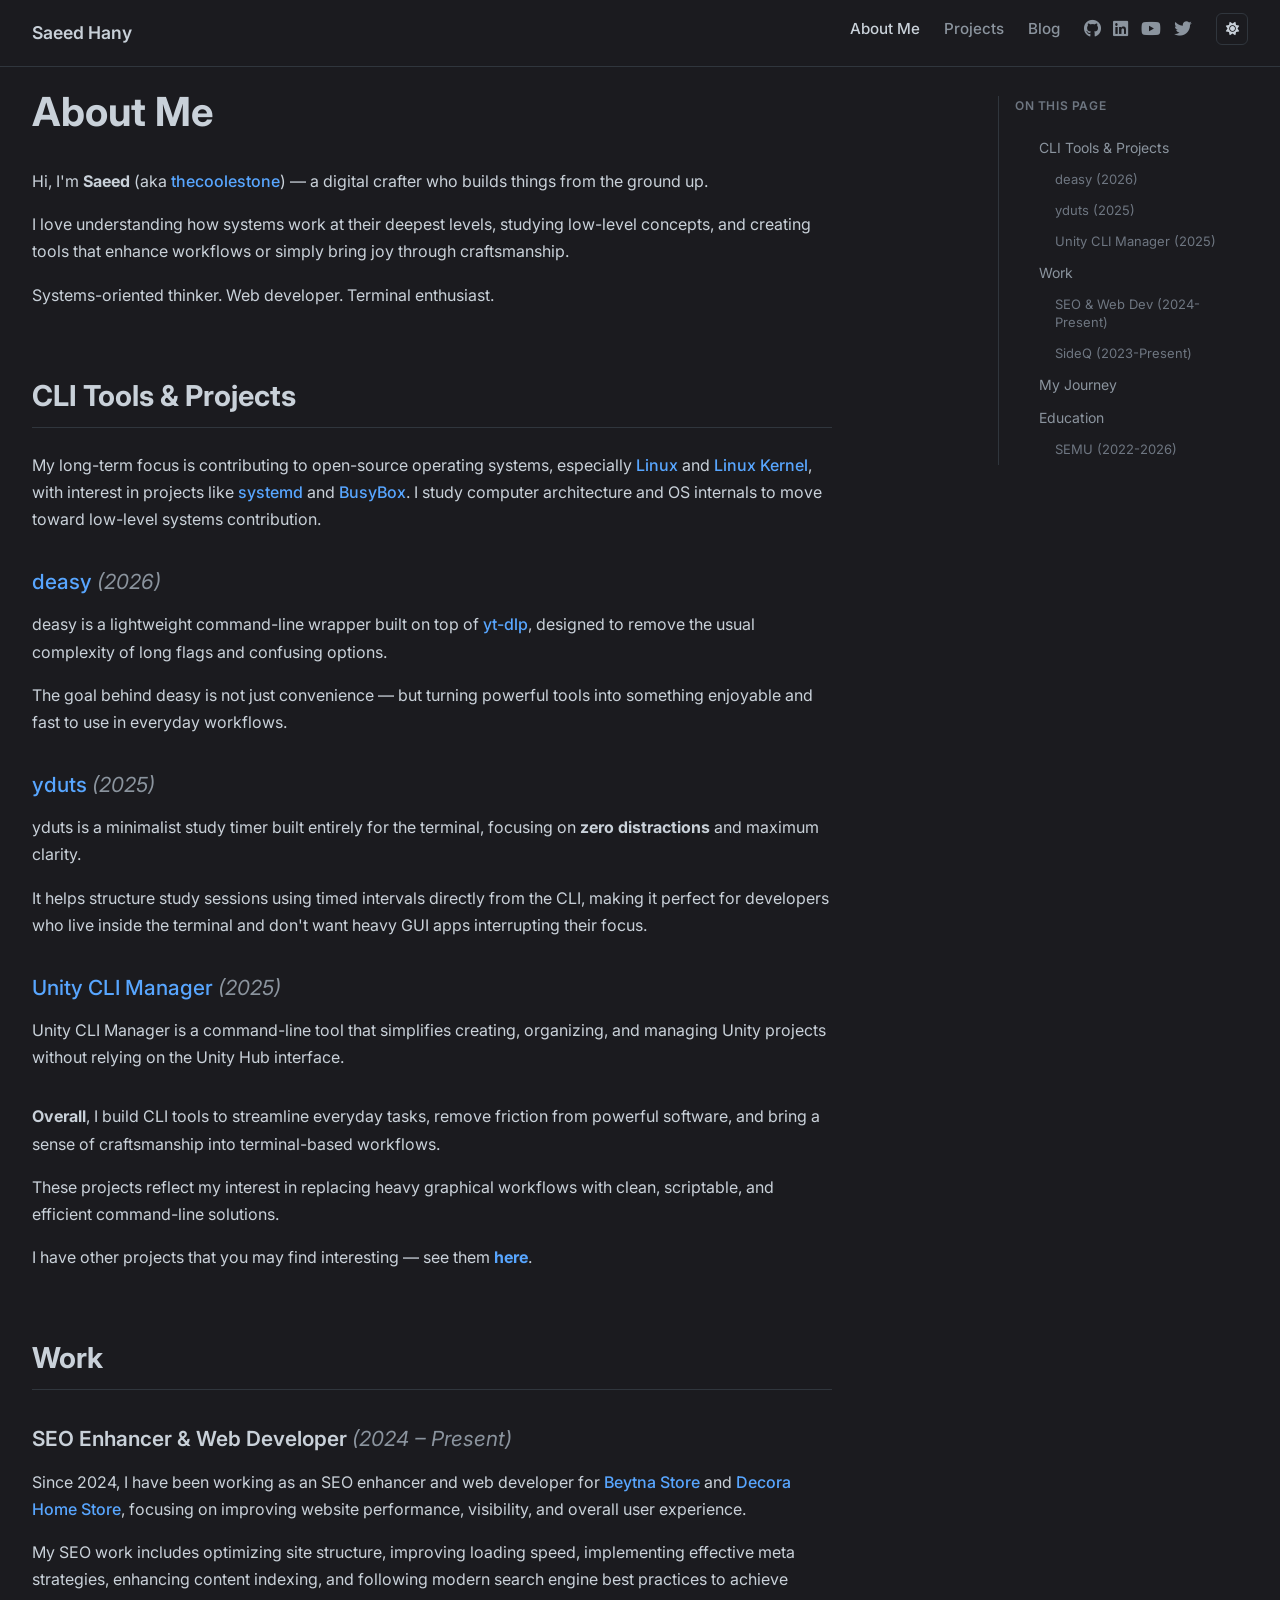
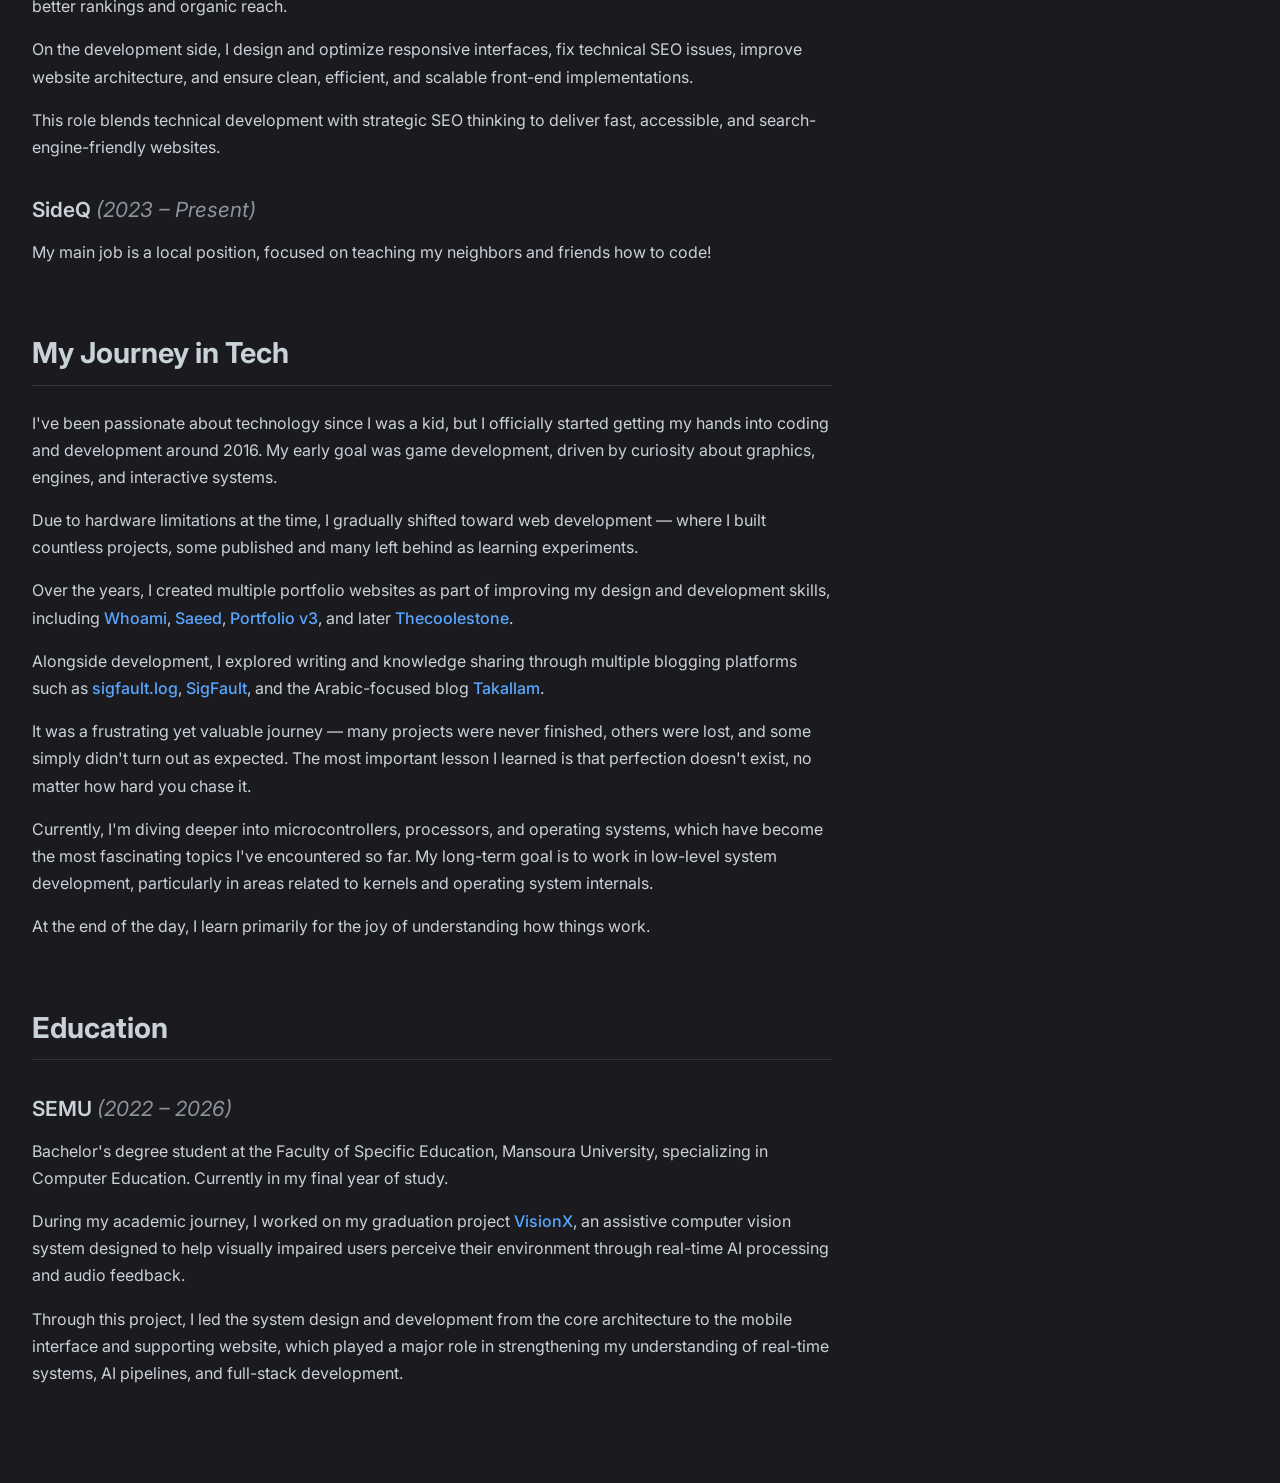
==== index.htm @ 2656f46b "fixes fixes fixes" ====
<!DOCTYPE html>
<html lang="en">
    <head>
        <meta charset="UTF-8">
        <meta name="viewport" content="width=device-width, initial-scale=1.0">
        <title>Saeed Hany - Software Engineer</title>
        <link rel="stylesheet" href="https://cdnjs.cloudflare.com/ajax/libs/font-awesome/6.4.0/css/all.min.css">
        <link rel="stylesheet" href="css/style.css" />
    </head>
    <body>
        <!-- Header -->
        <header>
            <nav>
                <a href="#" class="logo">Saeed Hany</a>
                <ul class="nav-links">
                    <li><a href="#about" class="active">About Me</a></li>
                    <li class="pages"><a href="projects.htm">Projects</a></li>
                    <li><a href="blog.htm">Blog</a></li>
                    <li class="social-icons">
                        <a href="https://github.com/saeeedhany" target="_blank" aria-label="GitHub"><i class="fab fa-github"></i></a>
                        <a href="#" target="_blank" aria-label="LinkedIn"><i class="fab fa-linkedin"></i></a>
                        <a href="#" target="_blank" aria-label="YouTube"><i class="fab fa-youtube"></i></a>
                        <a href="#" target="_blank" aria-label="Twitter"><i class="fab fa-twitter"></i></a>
                    </li>
                    <li class="left">
                        <button class="theme-toggle" aria-label="Toggle theme">
                            <i class="fas fa-sun"></i>
                        </button>
                        <button class="mobile-menu-btn" aria-label="Toggle menu">
                            <i class="fas fa-bars"></i>
                        </button>
                    </li>
                </ul>
            </nav>
        </header>

        <!-- Mobile Sidebar -->
        <div class="mobile-sidebar">
            <h3>On this page</h3>
            <ul class="sidebar-nav">
                <li><a href="#projects">CLI Tools & Projects</a></li>
                <li><a href="#deasy" class="sub-item">deasy (2026)</a></li>
                <li><a href="#yduts" class="sub-item">yduts (2025)</a></li>
                <li><a href="#ucl" class="sub-item">Unity CLI Manager (2025)</a></li>
                <li><a href="#work">Work</a></li>
                <li><a href="#seodev" class="sub-item">SEO & Web Dev (2024-Present)</a></li>
                <li><a href="#sideq" class="sub-item">SideQ (2023-Present)</a></li>
                <li><a href="#journey">My Journey</a></li>
                <li><a href="#education">Education</a></li>
                <li><a href="#semu" class="sub-item">SEMU (2022-2026)</a></li>
            </ul>
            <ul class="nav-mobile-links">
                <li class="pages"><a href="#about" class="active">About Me</a></li>
                <li class="pages"><a href="projects.htm">Projects</a></li>
                <li class="pages"><a href="blog.htm">Blog</a></li>
                <li class="social-mobile-icons">
                    <a href="https://github.com/saeeedhany" target="_blank" aria-label="GitHub"><i class="fab fa-github"></i></a>
                    <a href="#" target="_blank" aria-label="LinkedIn"><i class="fab fa-linkedin"></i></a>
                    <a href="#" target="_blank" aria-label="YouTube"><i class="fab fa-youtube"></i></a>
                    <a href="#" target="_blank" aria-label="Twitter"><i class="fab fa-twitter"></i></a>
                </li>
            </ul>
        </div>

        <div class="overlay"></div>

        <!-- Main Container -->
        <div class="container">
            <!-- Main Content -->
            <main>
                <section id="about">
                    <h1>About Me</h1>
                    <p>
                        Hi, I'm <strong>Saeed</strong> (aka 
                        <a href="https://saeeedhany.github.io/thecoolestone/" target="_blank">thecoolestone</a>) — 
                        a digital crafter who builds things from the ground up.
                    </p>

                    <p>
                        I love understanding how systems work at their deepest levels, 
                        studying low-level concepts, and creating tools that enhance workflows 
                        or simply bring joy through craftsmanship.
                    </p>

                    <p>
                        Systems-oriented thinker. Web developer. Terminal enthusiast.
                    </p>
                </section>

                <section id="projects">
                    <h2>CLI Tools & Projects</h2>

                    <p>
                        My long-term focus is contributing to open-source operating systems, especially 
                        <a href="https://www.kernel.org/" target="_blank">Linux</a> and <a href="https://github.com/torvalds/linux" target="_blank">Linux Kernel</a>, 
                        with interest in projects like <a href="https://systemd.io/" target="_blank">systemd</a> and 
                        <a href="https://busybox.net/" target="_blank">BusyBox</a>.
                        I study computer architecture and OS internals to move toward low-level systems contribution.
                    </p>

                    <h3 id="deasy">
                        <a href="https://github.com/saeeedhany/deasy" target="_blank">deasy</a> <span class="highlight">(2026)</span>
                    </h3>
                    <p>
                        deasy is a lightweight command-line wrapper built on top of <a href="https://github.com/yt-dlp/yt-dlp" target="_blank">yt-dlp</a>, 
                        designed to remove the usual complexity of long flags and confusing options.
                    </p>

                    <p>
                        The goal behind deasy is not just convenience — but turning powerful tools into something 
                        enjoyable and fast to use in everyday workflows.
                    </p>

                    <h3 id="yduts">
                        <a href="https://github.com/saeeedhany/yduts" target="_blank">yduts</a> <span class="highlight">(2025)</span>
                    </h3>
                    <p>
                        yduts is a minimalist study timer built entirely for the terminal, focusing on 
                        <strong>zero distractions</strong> and maximum clarity.
                    </p>
                    <p>
                        It helps structure study sessions using timed intervals directly from the CLI, 
                        making it perfect for developers who live inside the terminal and don't want 
                        heavy GUI apps interrupting their focus.
                    </p>

                    <h3 id="ucl">
                        <a href="https://github.com/saeeedhany/Unity-Cli-Manager" target="_blank">Unity CLI Manager</a> <span class="highlight">(2025)</span>
                    </h3>
                    <p>
                        Unity CLI Manager is a command-line tool that simplifies creating, organizing, 
                        and managing Unity projects without relying on the Unity Hub interface.
                    </p>

                    <p style="margin-top: 2rem;">
                        <strong>Overall</strong>, I build CLI tools to streamline everyday tasks, remove friction from powerful software, 
                        and bring a sense of craftsmanship into terminal-based workflows.
                    </p>

                    <p>
                        These projects reflect my interest in replacing heavy graphical workflows 
                        with clean, scriptable, and efficient command-line solutions.
                    </p>

                    <p>
                        I have other projects that you may find interesting — see them <a href="projects.html"><strong>here</strong></a>.
                    </p>
                </section>

                <section id="work">
                    <h2>Work</h2>

                    <h3 id="seodev">
                        SEO Enhancer & Web Developer 
                        <span class="highlight">(2024 – Present)</span>
                    </h3>

                    <p>
                        Since 2024, I have been working as an SEO enhancer and web developer for 
                        <a href="https://beytna.store/" target="_blank">Beytna Store</a> and 
                        <a href="https://decora-homestore.com/" target="_blank">Decora Home Store</a>, 
                        focusing on improving website performance, visibility, and overall user experience.
                    </p>

                    <p>
                        My SEO work includes optimizing site structure, improving loading speed, implementing effective 
                        meta strategies, enhancing content indexing, and following modern search engine best practices 
                        to achieve better rankings and organic reach.
                    </p>

                    <p>
                        On the development side, I design and optimize responsive interfaces, fix technical SEO issues, 
                        improve website architecture, and ensure clean, efficient, and scalable front-end implementations.
                    </p>

                    <p>
                        This role blends technical development with strategic SEO thinking to deliver fast, accessible, 
                        and search-engine-friendly websites.
                    </p>

                    <h3 id="sideq">SideQ <span class="highlight">(2023 – Present)</span></h3>
                    <p>My main job is a local position, focused on teaching my neighbors and friends how to code!</p>
                </section>

                <section id="journey">
                    <h2>My Journey in Tech</h2>

                    <p>
                        I've been passionate about technology since I was a kid, but I officially started getting my hands into 
                        coding and development around 2016. My early goal was game development, driven by curiosity about graphics, 
                        engines, and interactive systems.
                    </p>

                    <p>
                        Due to hardware limitations at the time, I gradually shifted toward web development — where I built countless 
                        projects, some published and many left behind as learning experiments.
                    </p>

                    <p>
                        Over the years, I created multiple portfolio websites as part of improving my design and development skills, 
                        including 
                        <a href="https://saeeedhany.github.io/Whoami/" target="_blank">Whoami</a>, 
                        <a href="https://saeeedhany.github.io/saeed/" target="_blank">Saeed</a>, 
                        <a href="https://saeeedhany.github.io/portfolio_v3.0.0/" target="_blank">Portfolio v3</a>, 
                        and later 
                        <a href="https://saeeedhany.github.io/thecoolestone/" target="_blank">Thecoolestone</a>.
                    </p>

                    <p>
                        Alongside development, I explored writing and knowledge sharing through multiple blogging platforms such as 
                        <a href="https://saeeedhany.github.io/sigfault.log/" target="_blank">sigfault.log</a>, 
                        <a href="https://saeeedhany.github.io/SigFault/" target="_blank">SigFault</a>, 
                        and the Arabic-focused blog 
                        <a href="https://saeeedhany.github.io/takallam/" target="_blank">Takallam</a>.
                    </p>

                    <p>
                        It was a frustrating yet valuable journey — many projects were never finished, others were lost, and some 
                        simply didn't turn out as expected. The most important lesson I learned is that perfection doesn't exist, 
                        no matter how hard you chase it.
                    </p>

                    <p>
                        Currently, I'm diving deeper into microcontrollers, processors, and operating systems, which have become the 
                        most fascinating topics I've encountered so far. My long-term goal is to work in low-level system development, 
                        particularly in areas related to kernels and operating system internals.
                    </p>

                    <p>
                        At the end of the day, I learn primarily for the joy of understanding how things work.
                    </p>
                </section>

                <section id="education">
                    <h2>Education</h2>

                    <h3 id="semu">SEMU <span class="highlight">(2022 – 2026)</span></h3>
                    <p>
                        Bachelor's degree student at the Faculty of Specific Education, Mansoura University, 
                        specializing in Computer Education. Currently in my final year of study.
                    </p>

                    <p>
                        During my academic journey, I worked on my graduation project 
                        <a href="https://github.com/VissionX" target="_blank">VisionX</a>, an assistive computer vision system designed to help 
                        visually impaired users perceive their environment through real-time AI processing and audio feedback.
                    </p>

                    <p>
                        Through this project, I led the system design and development from the core architecture to the mobile 
                        interface and supporting website, which played a major role in strengthening my understanding of 
                        real-time systems, AI pipelines, and full-stack development.
                    </p>
                </section>
            </main>

            <!-- Sidebar -->
            <aside class="sidebar">
                <h3>On this page</h3>
                <ul class="sidebar-nav">
                    <li><a href="#projects">CLI Tools & Projects</a></li>
                    <li><a href="#deasy" class="sub-item">deasy (2026)</a></li>
                    <li><a href="#yduts" class="sub-item">yduts (2025)</a></li>
                    <li><a href="#ucl" class="sub-item">Unity CLI Manager (2025)</a></li>
                    <li><a href="#work">Work</a></li>
                    <li><a href="#seodev" class="sub-item">SEO & Web Dev (2024-Present)</a></li>
                    <li><a href="#sideq" class="sub-item">SideQ (2023-Present)</a></li>
                    <li><a href="#journey">My Journey</a></li>
                    <li><a href="#education">Education</a></li>
                    <li><a href="#semu" class="sub-item">SEMU (2022-2026)</a></li>
                </ul>
            </aside>
        </div>

        <script src="main.js"></script>
    </body>
</html>
---- css/style.css ----
@import url('https://fonts.googleapis.com/css2?family=Inter:wght@300;400;500;600;700&display=swap');

* {
    margin: 0;
    padding: 0;
    box-sizing: border-box;
}

:root {
    --bg-primary: #1B1B1F;
    --bg-secondary: #161b22;
    --bg-tertiary: #21262d;
    --text-primary: #c9d1d9;
    --text-secondary: #8b949e;
    --text-muted: #6e7681;
    --accent: #58a6ff;
    --border: #30363d;
    --hover: rgba(177, 186, 196, 0.12);
    --emoji: #1f6feb;
}

[data-theme="light"] {
    --bg-primary: #ffffff;
    --bg-secondary: #f6f8fa;
    --bg-tertiary: #eaeef2;
    --text-primary: #1f2328;
    --text-secondary: #656d76;
    --text-muted: #8c959f;
    --accent: #0969da;
    --border: #d0d7de;
    --hover: rgba(175, 184, 193, 0.2);
}

body {
    font-family: 'Inter', -apple-system, BlinkMacSystemFont, 'Segoe UI', sans-serif;
    background-color: var(--bg-primary);
    color: var(--text-primary);
    line-height: 1.6;
    transition: background-color 0.3s ease, color 0.3s ease;
}

/* Smooth Scroll */
html {
    scroll-behavior: smooth;
}

/* Custom Scrollbar */
::-webkit-scrollbar {
    width: 8px;
}

::-webkit-scrollbar-track {
    background: var(--bg-primary);
}

::-webkit-scrollbar-thumb {
    background: var(--border);
    border-radius: 4px;
}

::-webkit-scrollbar-thumb:hover {
    background: var(--text-muted);
}

/* Header & Navigation */
header {
    position: fixed;
    top: 0;
    left: 0;
    right: 0;
    background-color: var(--bg-primary);
    border-bottom: 1px solid var(--border);
    padding: 0.8rem 2rem;
    z-index: 1000;
    transition: background-color 0.3s ease;
}

nav {
    max-width: 1400px;
    margin: 0 auto;
    display: flex;
    justify-content: space-between;
    align-items: center;
}

.logo {
    font-size: 1.1rem;
    font-weight: 600;
    color: var(--text-primary);
    text-decoration: none;
    transition: color 0.2s ease;
}

.logo:hover {
    color: var(--accent);
}

.nav-links {
    display: flex;
    gap: 1.5rem;
    align-items: center;
    list-style: none;
}

.nav-links .active {
    color: var(--text-primary);
}

.nav-links a {
    color: var(--text-secondary);
    text-decoration: none;
    font-size: 0.95rem;
    font-weight: 500;
    transition: color 0.2s ease;
}

.nav-links a:hover {
    color: var(--text-primary);
}

.nav-mobile-links {
    margin-top: 50%;
    list-style-type: none; 
}

.nav-mobile-links .pages {
    text-align: center;
}

.nav-mobile-links .pages a {
    padding: 0.4rem 0.8rem;
    color: var(--text-secondary);
    font-size: 0.9rem;
    border-radius: 6px;
    transition: all 0.2s ease;
    margin-right: 20%;
    text-align: center;
}

.nav-mobile-links a:hover {
    background-color: var(--hover);
    color: var(--text-primary);
    text-decoration: none;
}

.social-mobile-icons {
    margin-top: 20px;
    display: flex;
    gap: 0.8rem;
    justify-content: center;
    position: relative;
    left: -17px;
}

.social-mobile-icons a {
    padding: 0.4rem 0.8rem;
    color: var(--text-secondary);
    border-radius: 6px;
    font-size: 1.1rem;
    transition: color 0.2s ease;
}

.social-mobile-icons a:hover {
    color: var(--text-primary);
}

.theme-toggle {
    background: none;
    border: 1px solid var(--border);
    color: var(--text-primary);
    width: 32px;
    height: 32px;
    border-radius: 6px;
    cursor: pointer;
    display: flex;
    align-items: center;
    justify-content: center;
    transition: all 0.2s ease;
}

.theme-toggle:hover {
    background-color: var(--hover);
}

.social-icons {
    display: flex;
    gap: 0.8rem;
}

.social-icons a {
    color: var(--text-secondary);
    font-size: 1.1rem;
    transition: color 0.2s ease;
}

.social-icons a:hover {
    color: var(--text-primary);
}

.mobile-menu-btn {
    display: none;
    background: none;
    border: none;
    color: var(--text-primary);
    font-size: 1.5rem;
    cursor: pointer;
}

/* Main Container */
.container {
    max-width: 1400px;
    margin: 0 auto;
    padding: 5rem 2rem 2rem;
    display: grid;
    grid-template-columns: 1fr 250px;
    gap: 4rem;
}

/* Main Content */
main {
    max-width: 800px;
}

section {
    margin-bottom: 4rem;
}

h1, h2, h3 {
    position: relative;
    scroll-margin-top: 6rem;
}

h1 {
    font-size: 2.5rem;
    font-weight: 700;
    margin-bottom: 1.5rem;
    color: var(--text-primary);
}

h2 {
    font-size: 1.8rem;
    font-weight: 700;
    margin-bottom: 1.5rem;
    padding-bottom: 0.5rem;
    border-bottom: 1px solid var(--border);
    color: var(--text-primary);
}

h3 {
    font-size: 1.3rem;
    font-weight: 600;
    margin-bottom: 0.8rem;
    margin-top: 2rem;
    color: var(--text-primary);
}

/* Heading Anchor Links */
h1[id]::before,
h2[id]::before,
h3[id]::before {
    content: '#';
    position: absolute;
    left: -1.4rem;
    color: var(--accent);
    opacity: 0;
    transition: opacity 0.2s ease;
    font-weight: 400;
}

h3[id]::before {
    content: '#';
    position: absolute;
    left: -1.1rem;
    color: var(--accent);
    opacity: 0;
    transition: opacity 0.2s ease;
    font-weight: 400;
}

h1[id]:hover::before,
h2[id]:hover::before,
h3[id]:hover::before {
    opacity: 1;
}

h1[id]:hover,
h2[id]:hover,
h3[id]:hover {
    cursor: pointer;
}

p {
    margin-bottom: 1rem;
    color: var(--text-primary);
    font-size: 1rem;
    line-height: 1.7;
}

a {
    color: var(--accent);
    text-decoration: none;
    font-weight: 500;
    transition: color 0.2s ease;
}

a:hover {
    text-decoration: underline;
}

.highlight {
    display: inline;
    color: var(--text-secondary);
    font-weight: 400;
    font-style: italic;
}

.emoji {
    color: var(--emoji);
}

.star-count {
    margin-left: 0.5rem;
    color: var(--text-muted);
}

ul {
    margin-left: 1.5rem;
    color: var(--text-secondary);
}

ul li {
    margin-bottom: 0.5rem;
}

/* Sidebar - Improved Design */
.sidebar {
    position: sticky;
    top: 6rem;
    height: fit-content;
    max-height: calc(100vh - 8rem);
    overflow-y: auto;
    padding-left: 0;
    border-left: 1px solid var(--border);
}

.sidebar h3 {
    font-size: 0.75rem;
    font-weight: 600;
    margin-bottom: 1rem;
    color: var(--text-muted);
    text-transform: uppercase;
    letter-spacing: 0.05em;
    padding-left: 1rem;
    border: none;
    margin-top: 0;
}

.sidebar-nav {
    list-style: none;
    position: relative;
}

.sidebar-nav li {
    margin-bottom: 0;
    position: relative;
}

.sidebar-nav a {
    display: block;
    padding: 0.4rem 1rem;
    color: var(--text-secondary);
    font-size: 0.875rem;
    transition: color 0.2s ease;
    line-height: 1.4;
    font-weight: 400;
    position: relative;
}

.sidebar-nav a:hover {
    color: var(--text-primary);
    text-decoration: none;
}

.sidebar-nav a.active {
    color: var(--text-primary);
    font-weight: 400;
}

.sidebar-nav a.active::before {
    content: '';
    position: absolute;
    left: -1px;
    top: 0;
    bottom: 0;
    width: 2px;
    background-color: var(--accent);
}

.sidebar-nav .sub-item {
    padding-left: 2rem;
    font-size: 0.8125rem;
    color: var(--text-muted);
}

.sidebar-nav .sub-item:hover {
    color: var(--text-secondary);
}

.sidebar-nav .sub-item.active {
    color: var(--text-primary);
}

.sidebar-nav .sub-item.active::before {
    left: -1px;
}

/* Mobile Sidebar */
.mobile-sidebar {
    display: none;
    position: fixed;
    top: 0;
    left: -100%;
    width: 280px;
    height: 100vh;
    background-color: var(--bg-secondary);
    border-right: 1px solid var(--border);
    padding: 5rem 1.5rem 2rem;
    overflow-y: auto;
    transition: left 0.3s ease;
    z-index: 999;
}

.mobile-sidebar.active {
    left: 0;
}

.mobile-sidebar h3 {
    font-size: 0.75rem;
    font-weight: 600;
    margin-bottom: 1rem;
    color: var(--text-muted);
    text-transform: uppercase;
    letter-spacing: 0.05em;
}

.overlay {
    display: none;
    position: fixed;
    top: 0;
    left: 0;
    right: 0;
    bottom: 0;
    background-color: rgba(0, 0, 0, 0.5);
    z-index: 998;
    transition: opacity 0.3s ease;
}

.overlay.active {
    display: block;
}

/* Responsive Design */
@media (max-width: 1200px) {
    .container {
        grid-template-columns: 1fr;
        gap: 0;
    }

    .sidebar {
        display: none;
    }

    .mobile-sidebar {
        display: block;
    }

    .mobile-menu-btn {
        display: block;
    }

    .nav-links li:not(:last-child) {
        display: none;
    }

    .nav-links .left {
        display: flex;
    }

    .nav-links .left button {
        margin-left: 20px;
    }
}

@media (max-width: 768px) {
    header {
        padding: 0.8rem 1rem;
    }

    .container {
        padding: 4rem 1rem 2rem;
    }

    .nav-links {
        gap: 1rem;
    }

    .nav-links .left {
        display: flex;
    }

    .nav-links .left button {
        margin-left: 20px;
    }

    .nav-links li:not(:last-child) {
        display: none;
    }

    .social-icons {
        gap: 0.6rem;
    }

    .social-icons a {
        font-size: 1rem;
    }

    h1 {
        font-size: 2rem;
    }

    h2 {
        font-size: 1.5rem;
    }

    h3 {
        font-size: 1.2rem;
    }
}

/* Smooth transition for theme changes */
* {
    transition: background-color 0.3s ease, color 0.3s ease, border-color 0.3s ease;
}

a, button {
    transition: color 0.2s ease, background-color 0.2s ease, border-color 0.2s ease;
}

/* Blog Post Styling */
.blog-post {
    margin-bottom: 3rem;
}

.blog-post h3 {
    margin-top: 0;
    margin-bottom: 0.8rem;
}

.blog-post p {
    margin-bottom: 0.8rem;
}

.post-tags {
    display: flex;
    gap: 0.5rem;
    flex-wrap: wrap;
    margin-top: 0.8rem;
}

.tag {
    display: inline-block;
    padding: 0.25rem 0.75rem;
    background-color: var(--bg-secondary);
    border: 1px solid var(--border);
    border-radius: 4px;
    font-size: 0.8125rem;
    color: var(--text-secondary);
    font-weight: 500;
}

article.blog-post {
    scroll-margin-top: 6rem;
}

/* Filter Tags */
.filter-section {
    margin-top: 2rem;
    padding-top: 2rem;
    border-top: 1px solid var(--border);
}

.filter-tags {
    display: flex;
    gap: 0.5rem;
    flex-wrap: wrap;
}

.filter-tag {
    display: inline-block;
    padding: 0.4rem 1rem;
    background-color: var(--bg-secondary);
    border: 1px solid var(--border);
    border-radius: 6px;
    font-size: 0.875rem;
    color: var(--text-secondary);
    font-weight: 500;
    cursor: pointer;
    transition: all 0.2s ease;
    font-family: 'Inter', sans-serif;
}

.filter-tag:hover {
    background-color: var(--hover);
    color: var(--text-primary);
    border-color: var(--text-muted);
}

.filter-tag.active {
    background-color: var(--accent);
    color: var(--bg-primary);
    border-color: var(--accent);
}

/* Hide filtered posts */
.blog-post.hidden {
    display: none;
}

/* Empty state message */
.no-posts-message {
    padding: 3rem 0;
    text-align: center;
    color: var(--text-muted);
    font-style: italic;
}
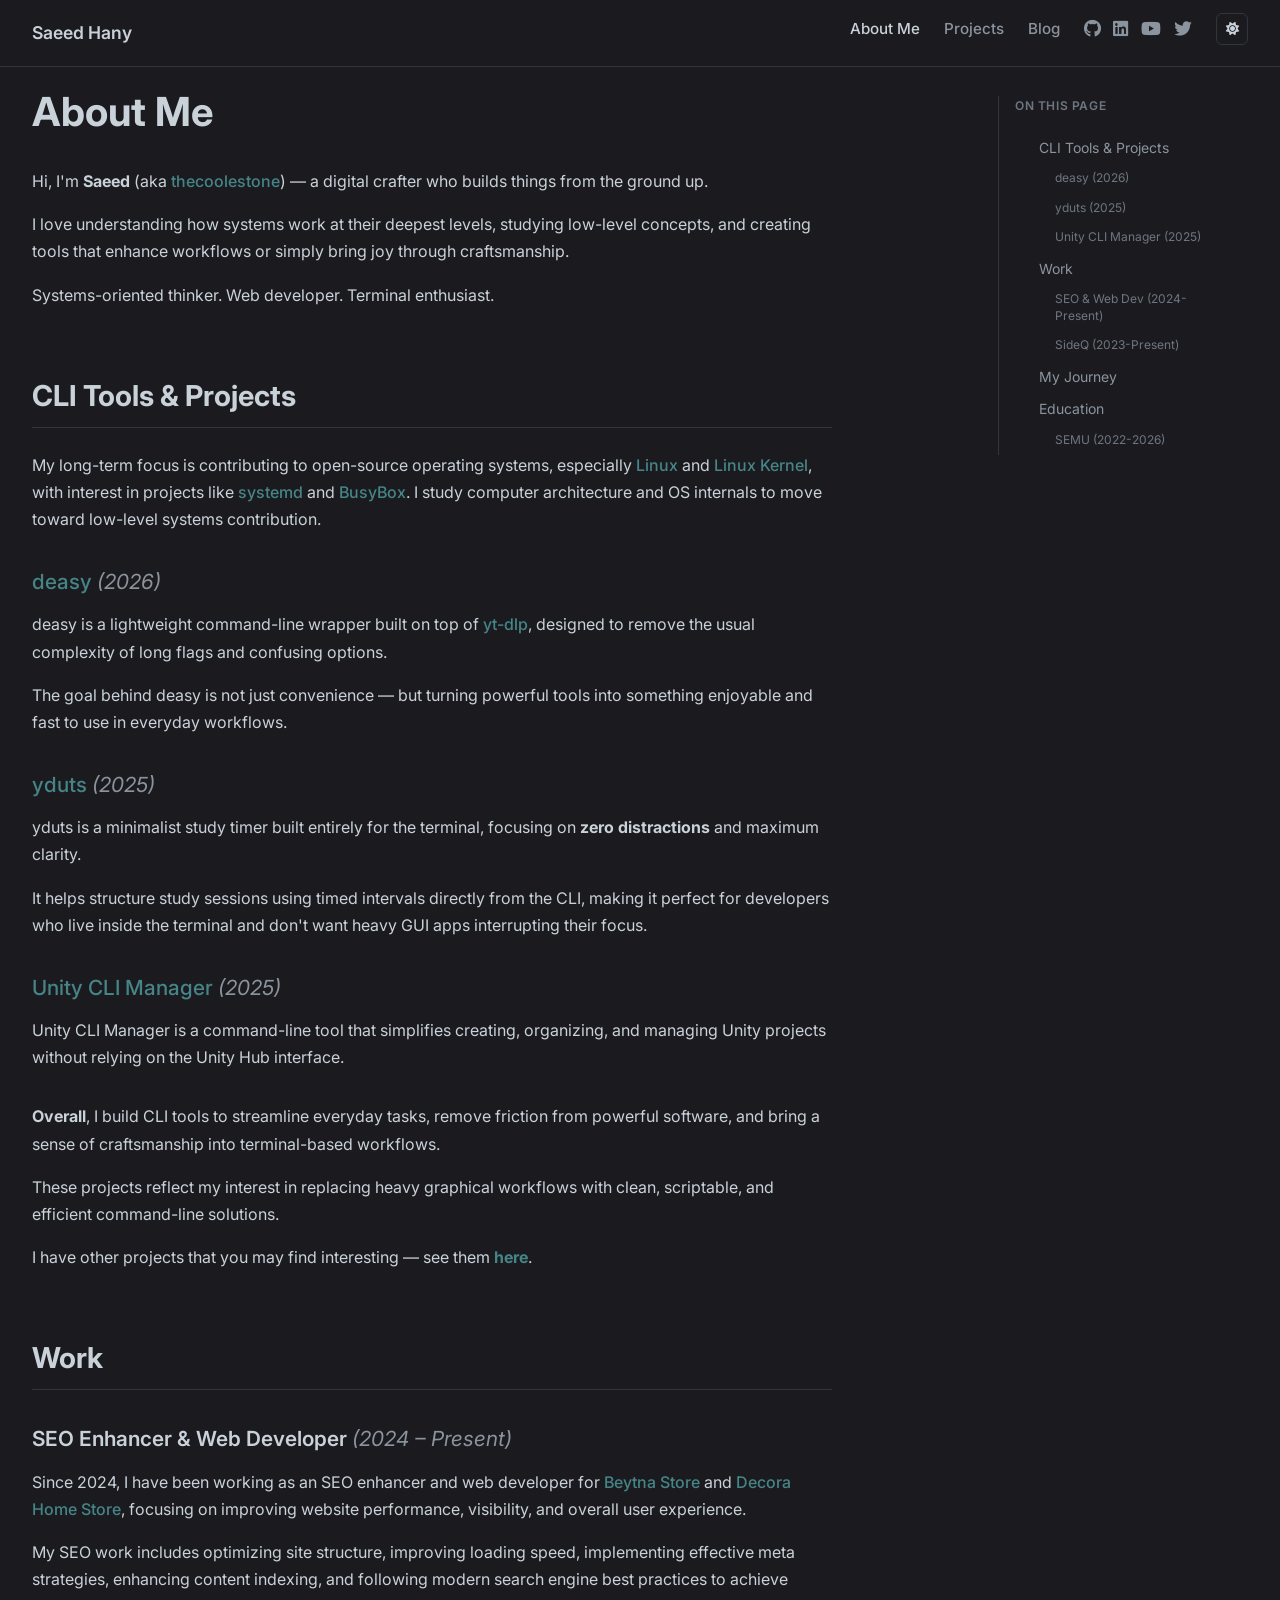
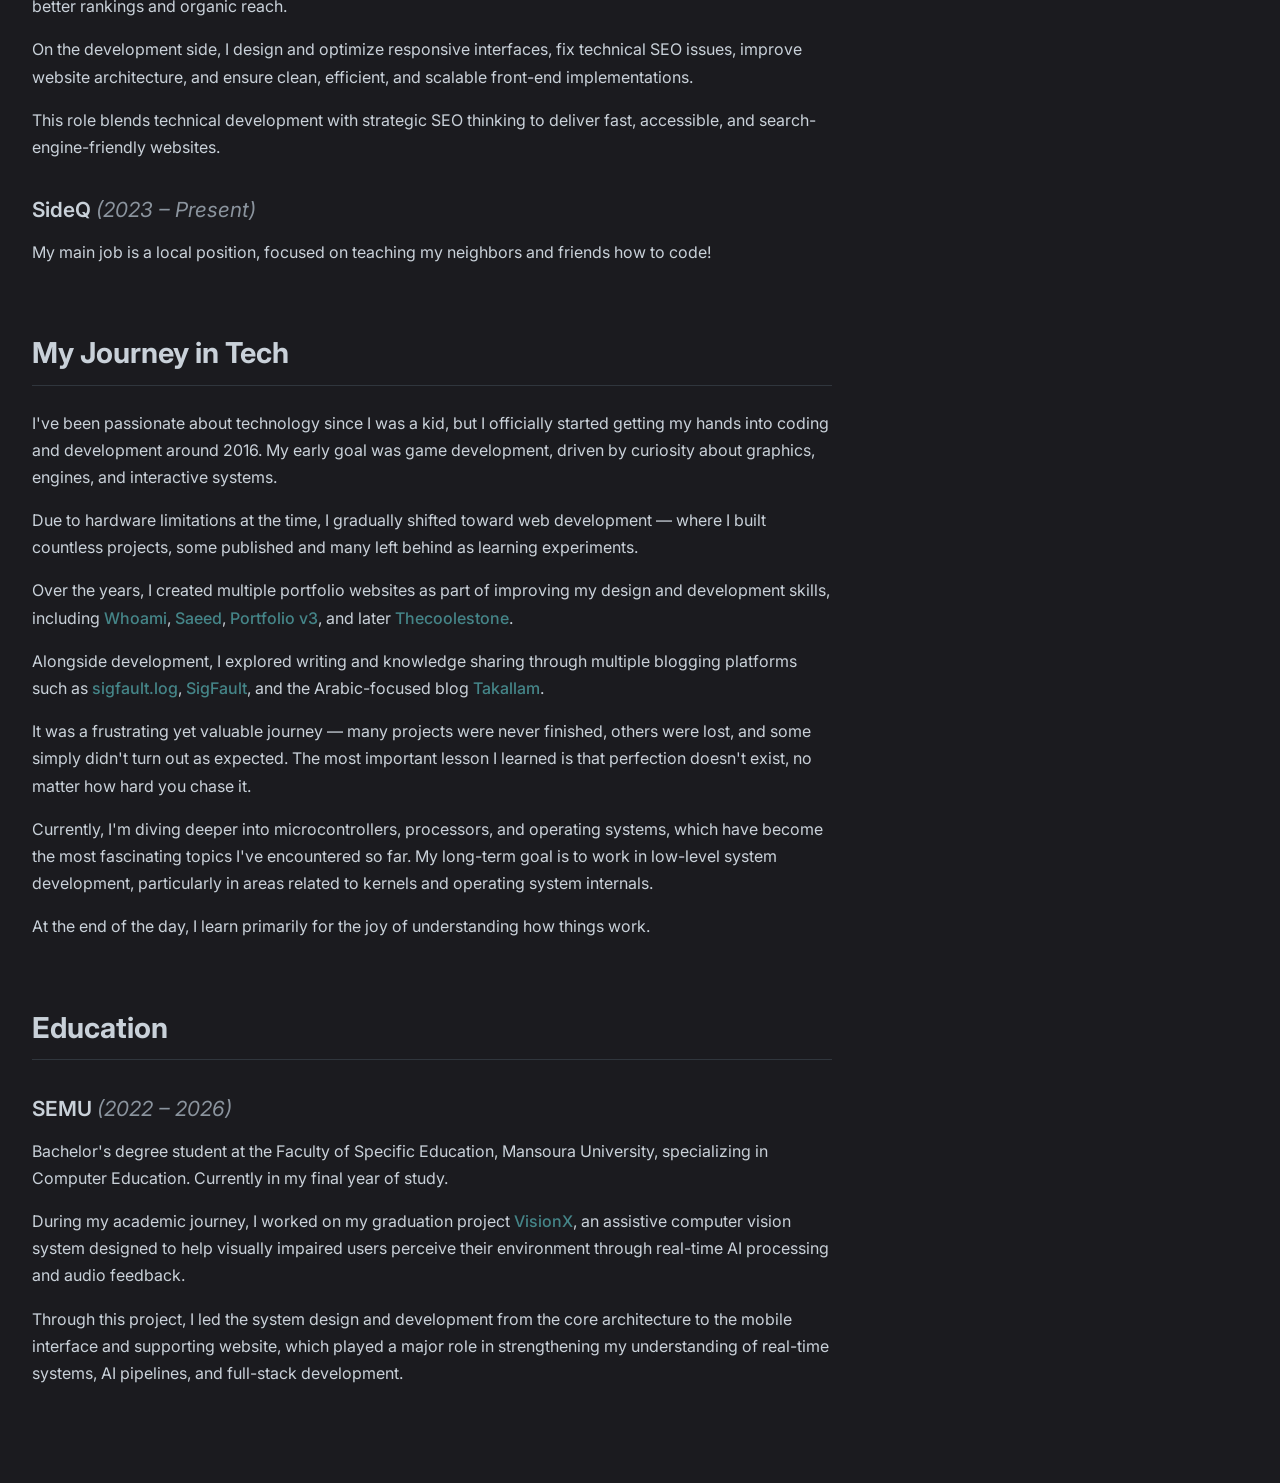
==== commit c9d6c2a5: "complete the theme and fixes" ====
--- a/index.htm
+++ b/index.htm
@@ -143,7 +143,7 @@
                     </p>
 
                     <p>
-                        I have other projects that you may find interesting — see them <a href="projects.html"><strong>here</strong></a>.
+                        I have other projects that you may find interesting — see them <a href="projects.htm"><strong>here</strong></a>.
                     </p>
                 </section>
 
--- a/css/style.css
+++ b/css/style.css
@@ -13,7 +13,7 @@
     --text-primary: #c9d1d9;
     --text-secondary: #8b949e;
     --text-muted: #6e7681;
-    --accent: #58a6ff;
+    --accent: #458588;
     --border: #30363d;
     --hover: rgba(177, 186, 196, 0.12);
     --emoji: #1f6feb;
@@ -119,7 +119,7 @@
 }
 
 .nav-mobile-links {
-    margin-top: 50%;
+    margin-top: 40%;
     list-style-type: none; 
 }
 
@@ -332,7 +332,7 @@
     margin-bottom: 0.5rem;
 }
 
-/* Sidebar - Improved Design */
+/* Sidebar */
 .sidebar {
     position: sticky;
     top: 6rem;
@@ -398,7 +398,7 @@
 
 .sidebar-nav .sub-item {
     padding-left: 2rem;
-    font-size: 0.8125rem;
+    font-size: 0.75rem;
     color: var(--text-muted);
 }
 
@@ -422,7 +422,7 @@
     left: -100%;
     width: 280px;
     height: 100vh;
-    background-color: var(--bg-secondary);
+    background-color: var(--bg-primary);
     border-right: 1px solid var(--border);
     padding: 5rem 1.5rem 2rem;
     overflow-y: auto;
@@ -466,6 +466,11 @@
         gap: 0;
     }
 
+    main {
+        margin-top: 20px;
+        max-width: 800px;
+    }
+
     .sidebar {
         display: none;
     }
@@ -498,6 +503,11 @@
 
     .container {
         padding: 4rem 1rem 2rem;
+    }
+
+    main {
+        margin-top: 20px;
+        max-width: 800px;
     }
 
     .nav-links {
@@ -598,7 +608,7 @@
 .filter-tag {
     display: inline-block;
     padding: 0.4rem 1rem;
-    background-color: var(--bg-secondary);
+    background-color: var(--bg-primary);
     border: 1px solid var(--border);
     border-radius: 6px;
     font-size: 0.875rem;
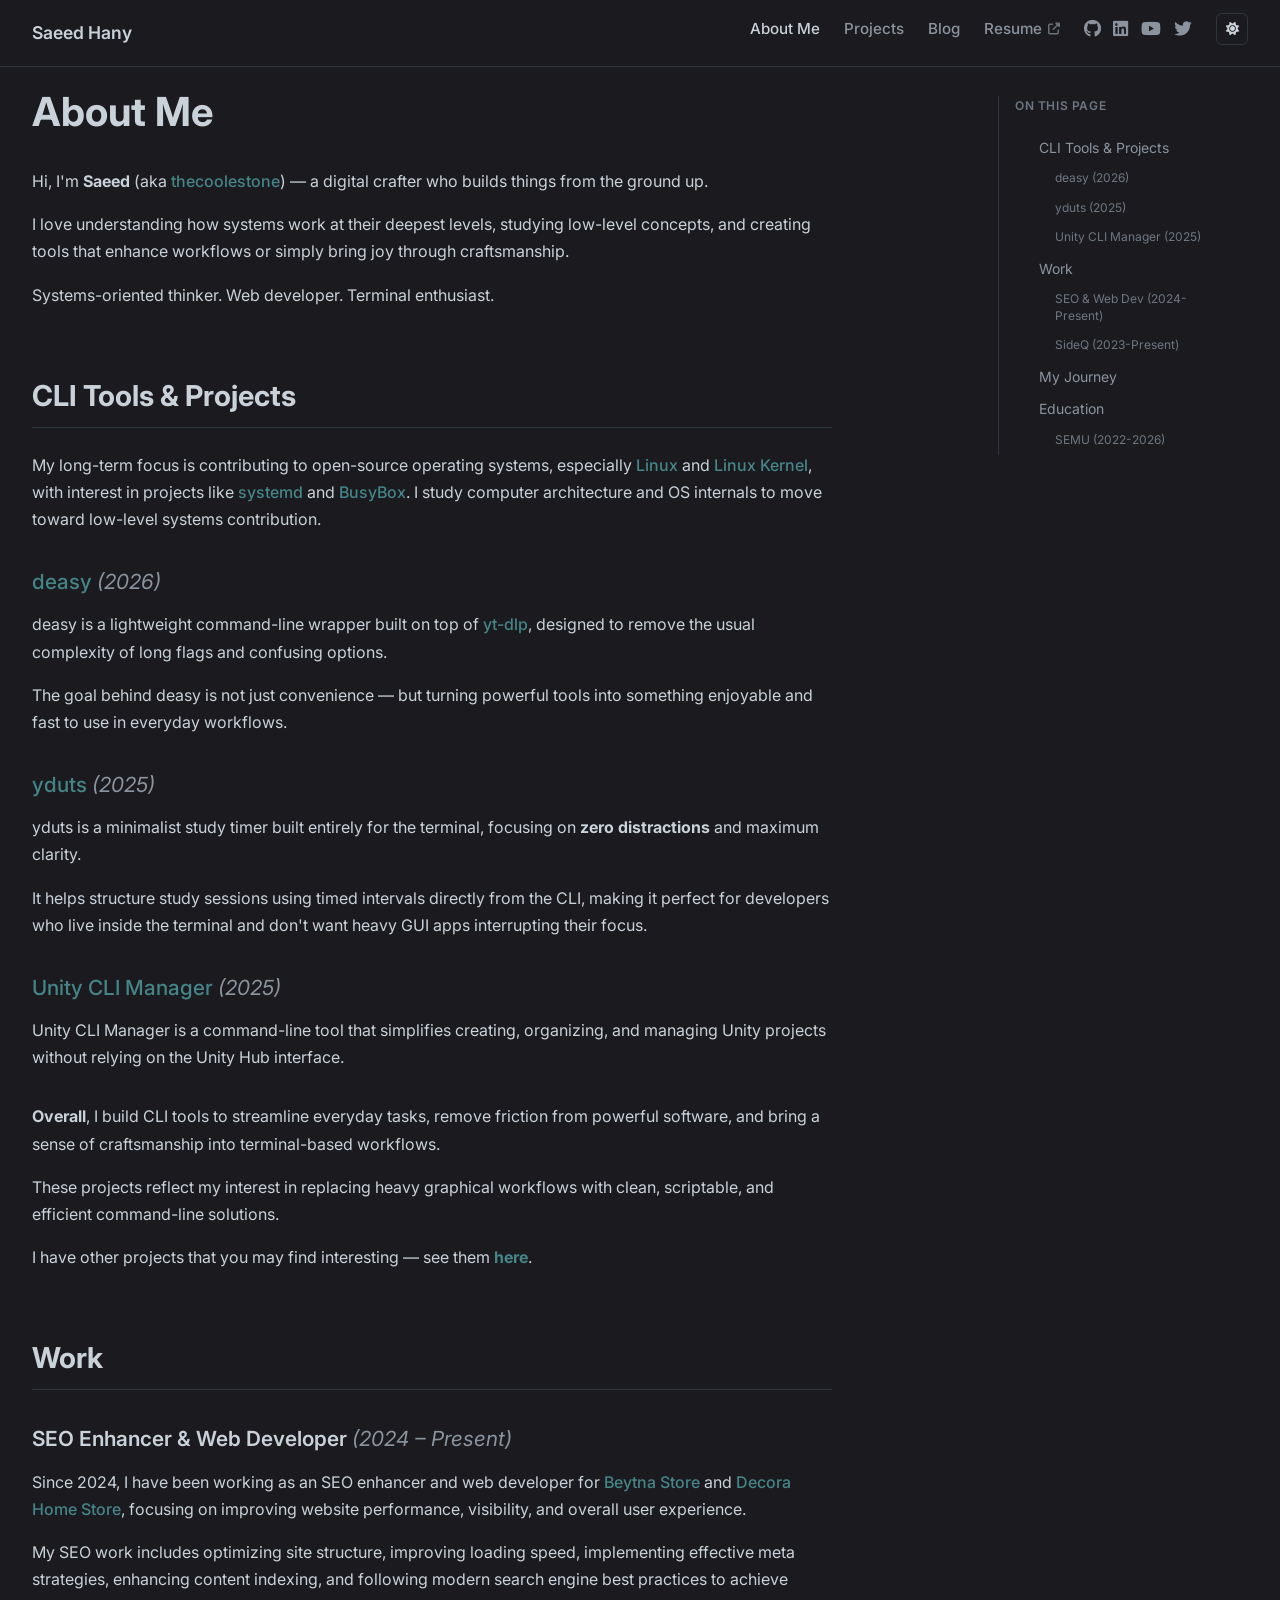
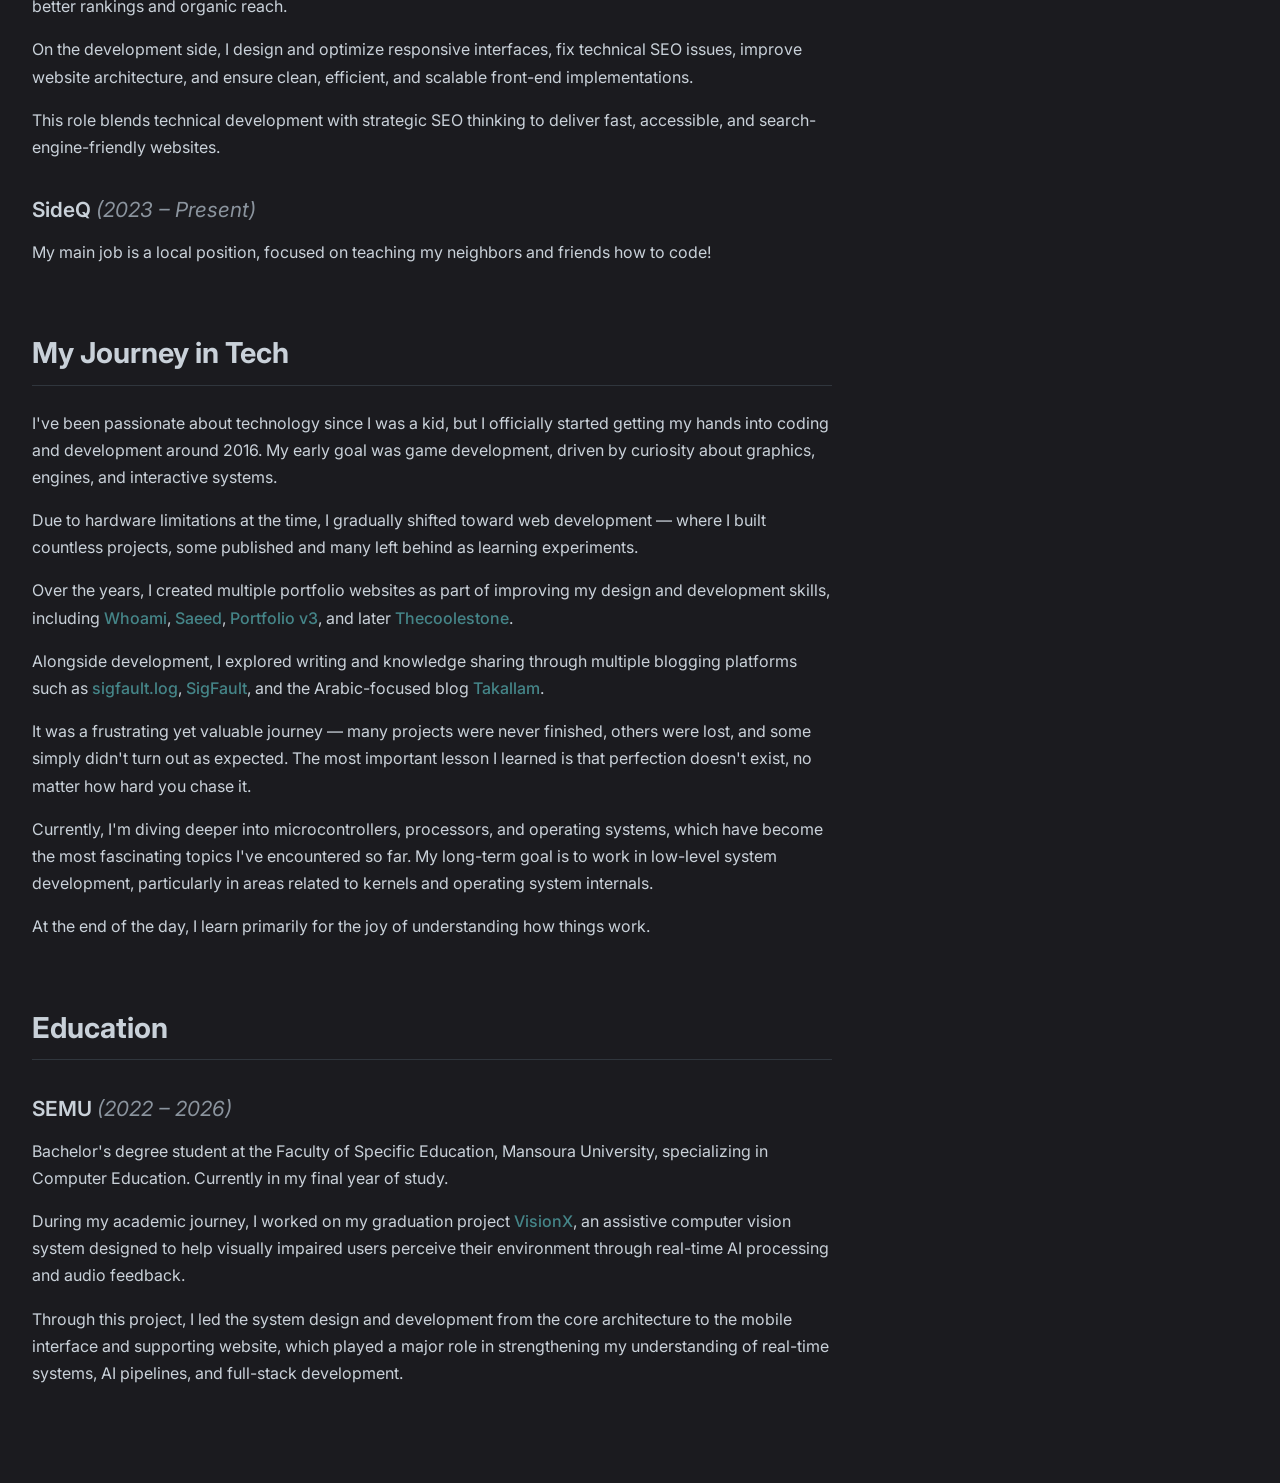
==== commit 044bb69f: "add resume link" ====
--- a/index.htm
+++ b/index.htm
@@ -16,6 +16,7 @@
                     <li><a href="#about" class="active">About Me</a></li>
                     <li class="pages"><a href="projects.htm">Projects</a></li>
                     <li><a href="blog.htm">Blog</a></li>
+                    <li><a href="resume.pdf" target="_blank" class="external-link">Resume <i class="fas fa-external-link-alt"></i></a></li>
                     <li class="social-icons">
                         <a href="https://github.com/saeeedhany" target="_blank" aria-label="GitHub"><i class="fab fa-github"></i></a>
                         <a href="#" target="_blank" aria-label="LinkedIn"><i class="fab fa-linkedin"></i></a>
@@ -53,6 +54,7 @@
                 <li class="pages"><a href="#about" class="active">About Me</a></li>
                 <li class="pages"><a href="projects.htm">Projects</a></li>
                 <li class="pages"><a href="blog.htm">Blog</a></li>
+                <li class="pages"><a href="resume.pdf" target="_blank" class="external-link">Resume <i class="fas fa-external-link-alt"></i></a></li>
                 <li class="social-mobile-icons">
                     <a href="https://github.com/saeeedhany" target="_blank" aria-label="GitHub"><i class="fab fa-github"></i></a>
                     <a href="#" target="_blank" aria-label="LinkedIn"><i class="fab fa-linkedin"></i></a>
--- a/css/style.css
+++ b/css/style.css
@@ -116,6 +116,21 @@
 
 .nav-links a:hover {
     color: var(--text-primary);
+}
+
+.external-link {
+    display: inline-flex;
+    align-items: center;
+    gap: 0.35rem;
+}
+
+.external-link i {
+    font-size: 0.75rem;
+    opacity: 0.7;
+}
+
+.external-link:hover i {
+    opacity: 1;
 }
 
 .nav-mobile-links {
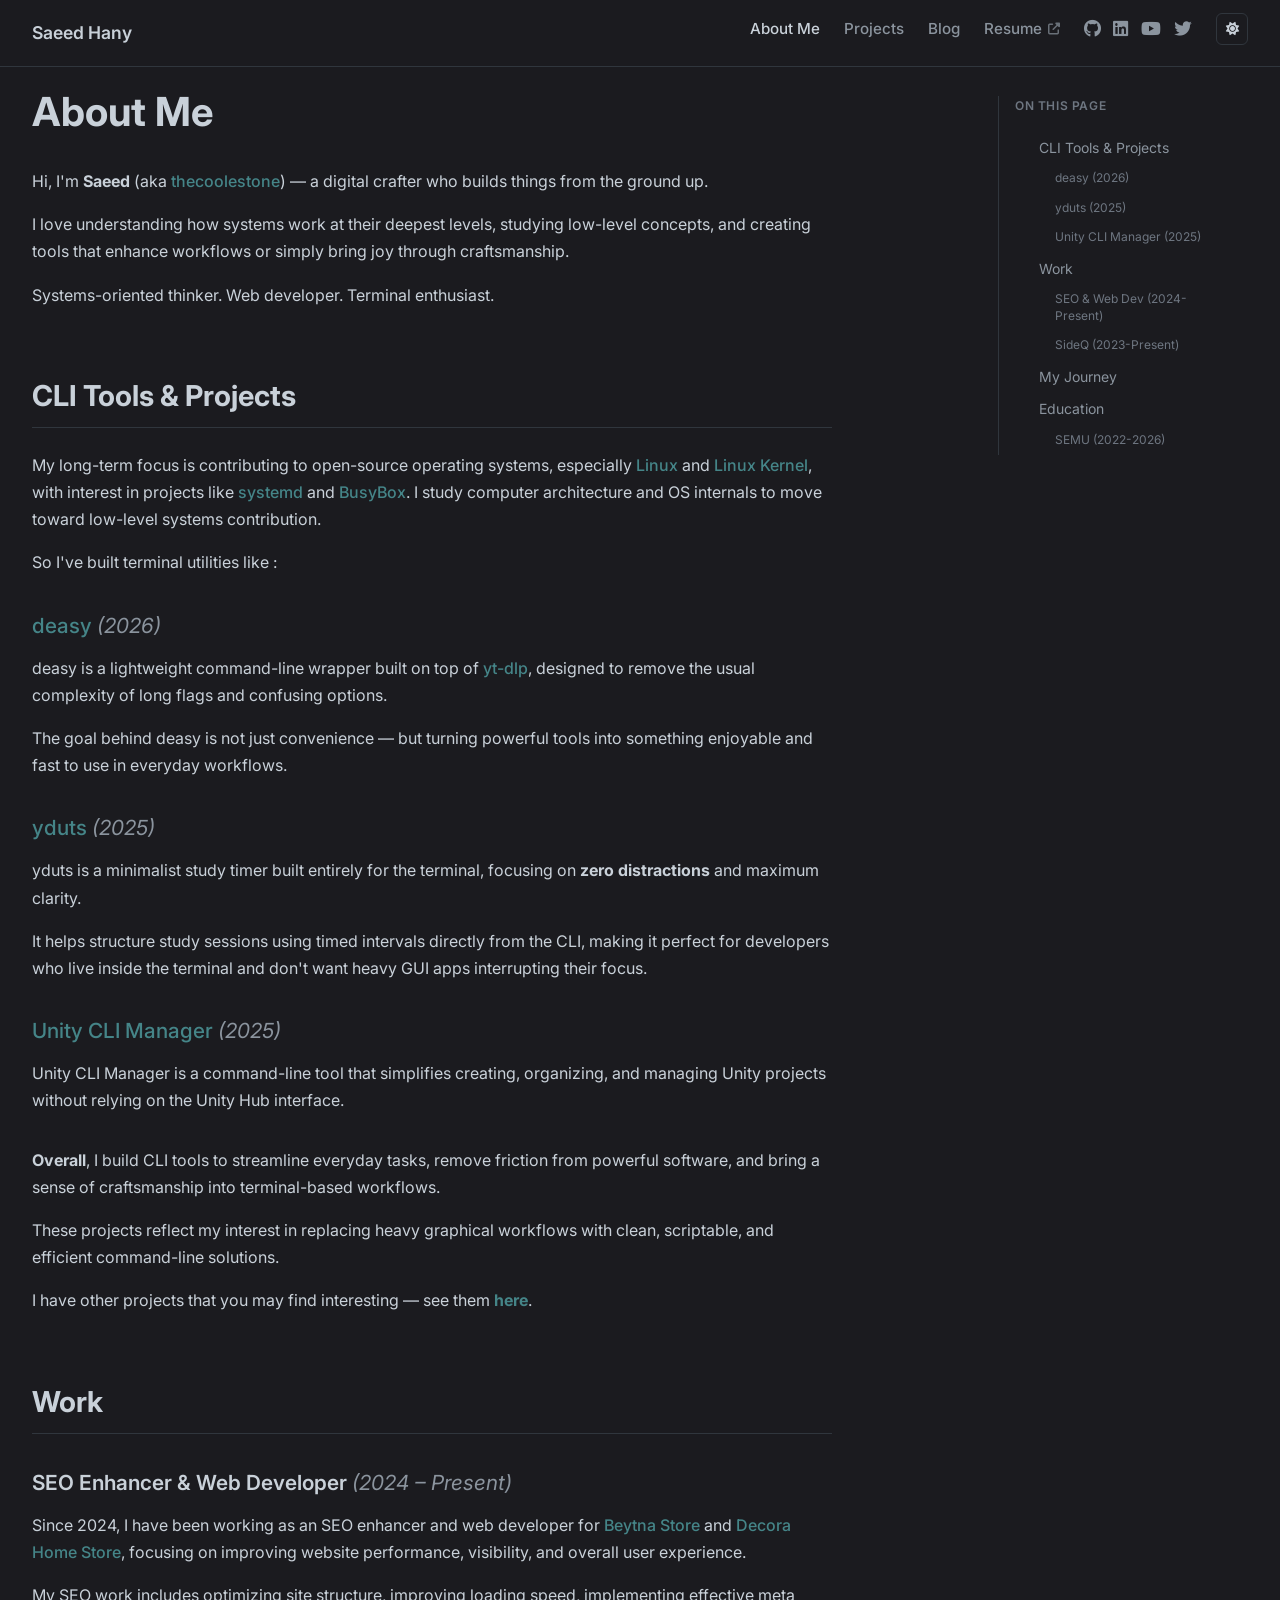
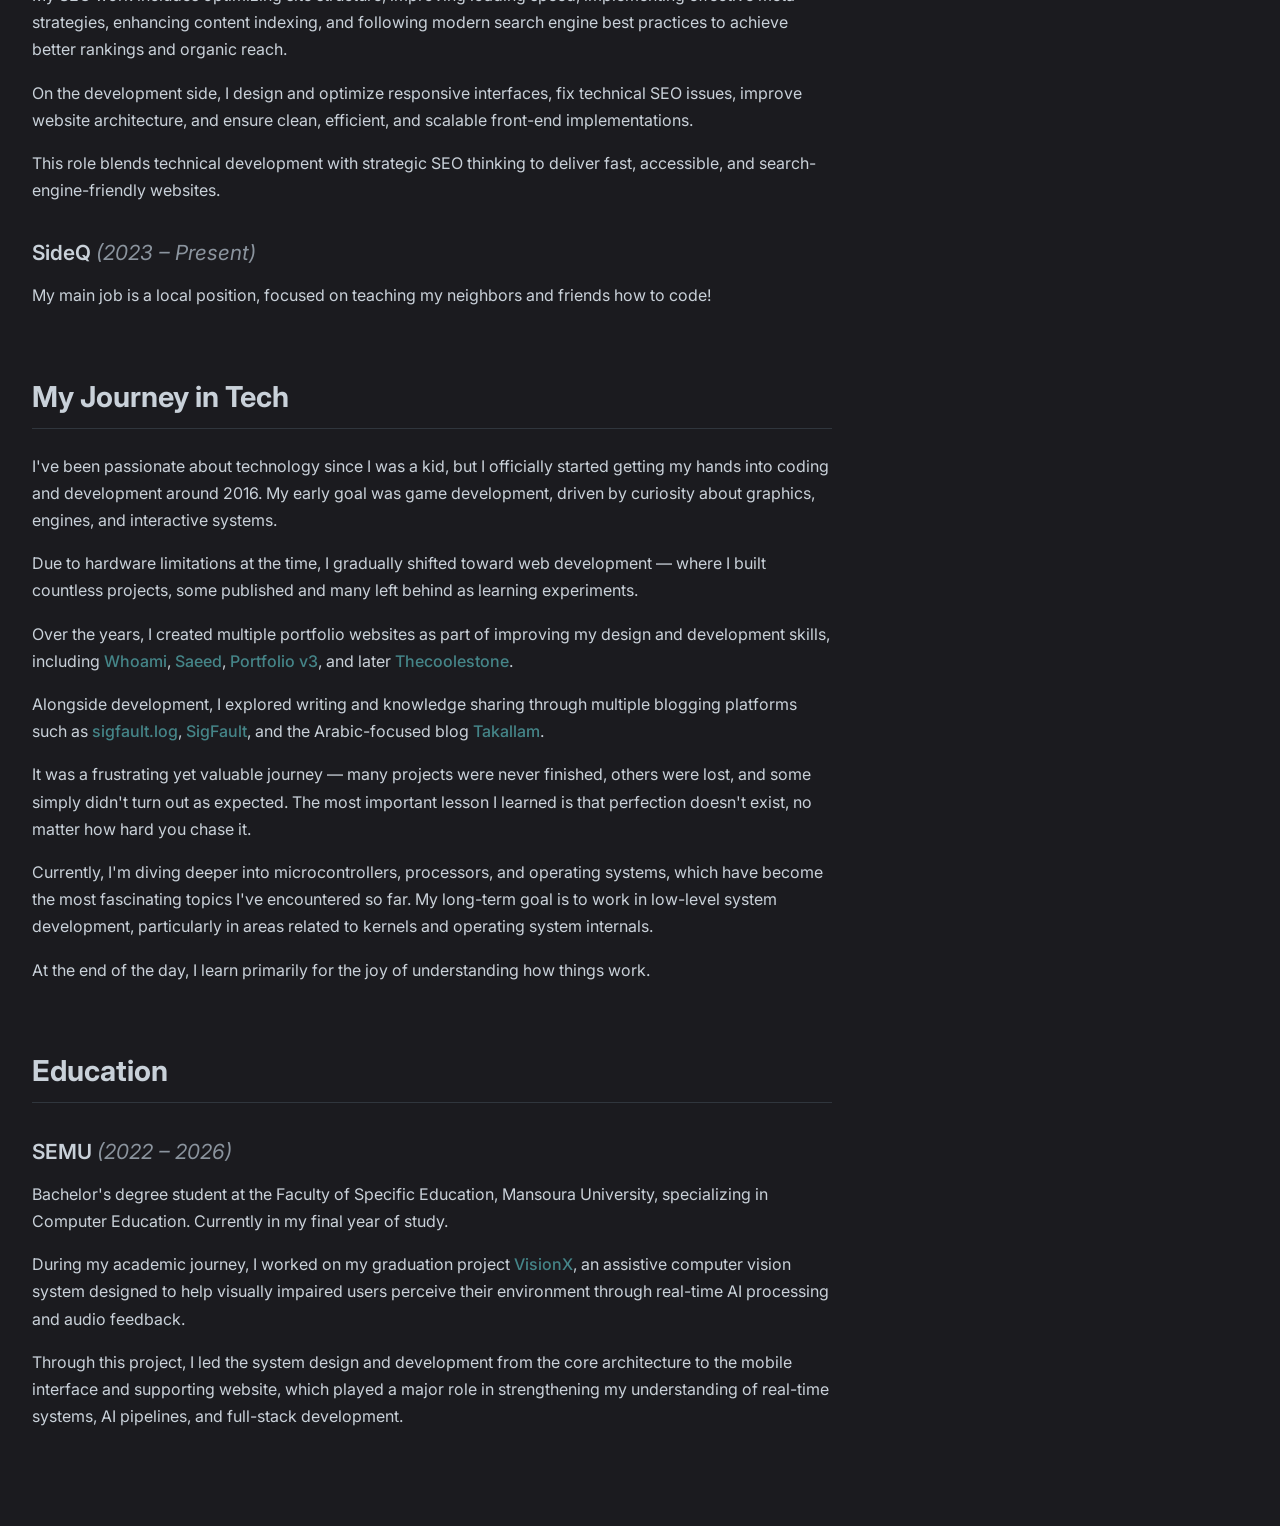
==== commit 9f4175b8: "add line" ====
--- a/index.htm
+++ b/index.htm
@@ -100,6 +100,10 @@
                         I study computer architecture and OS internals to move toward low-level systems contribution.
                     </p>
 
+                    <p>
+                        So I've built terminal utilities like :
+                    </p>
+
                     <h3 id="deasy">
                         <a href="https://github.com/saeeedhany/deasy" target="_blank">deasy</a> <span class="highlight">(2026)</span>
                     </h3>
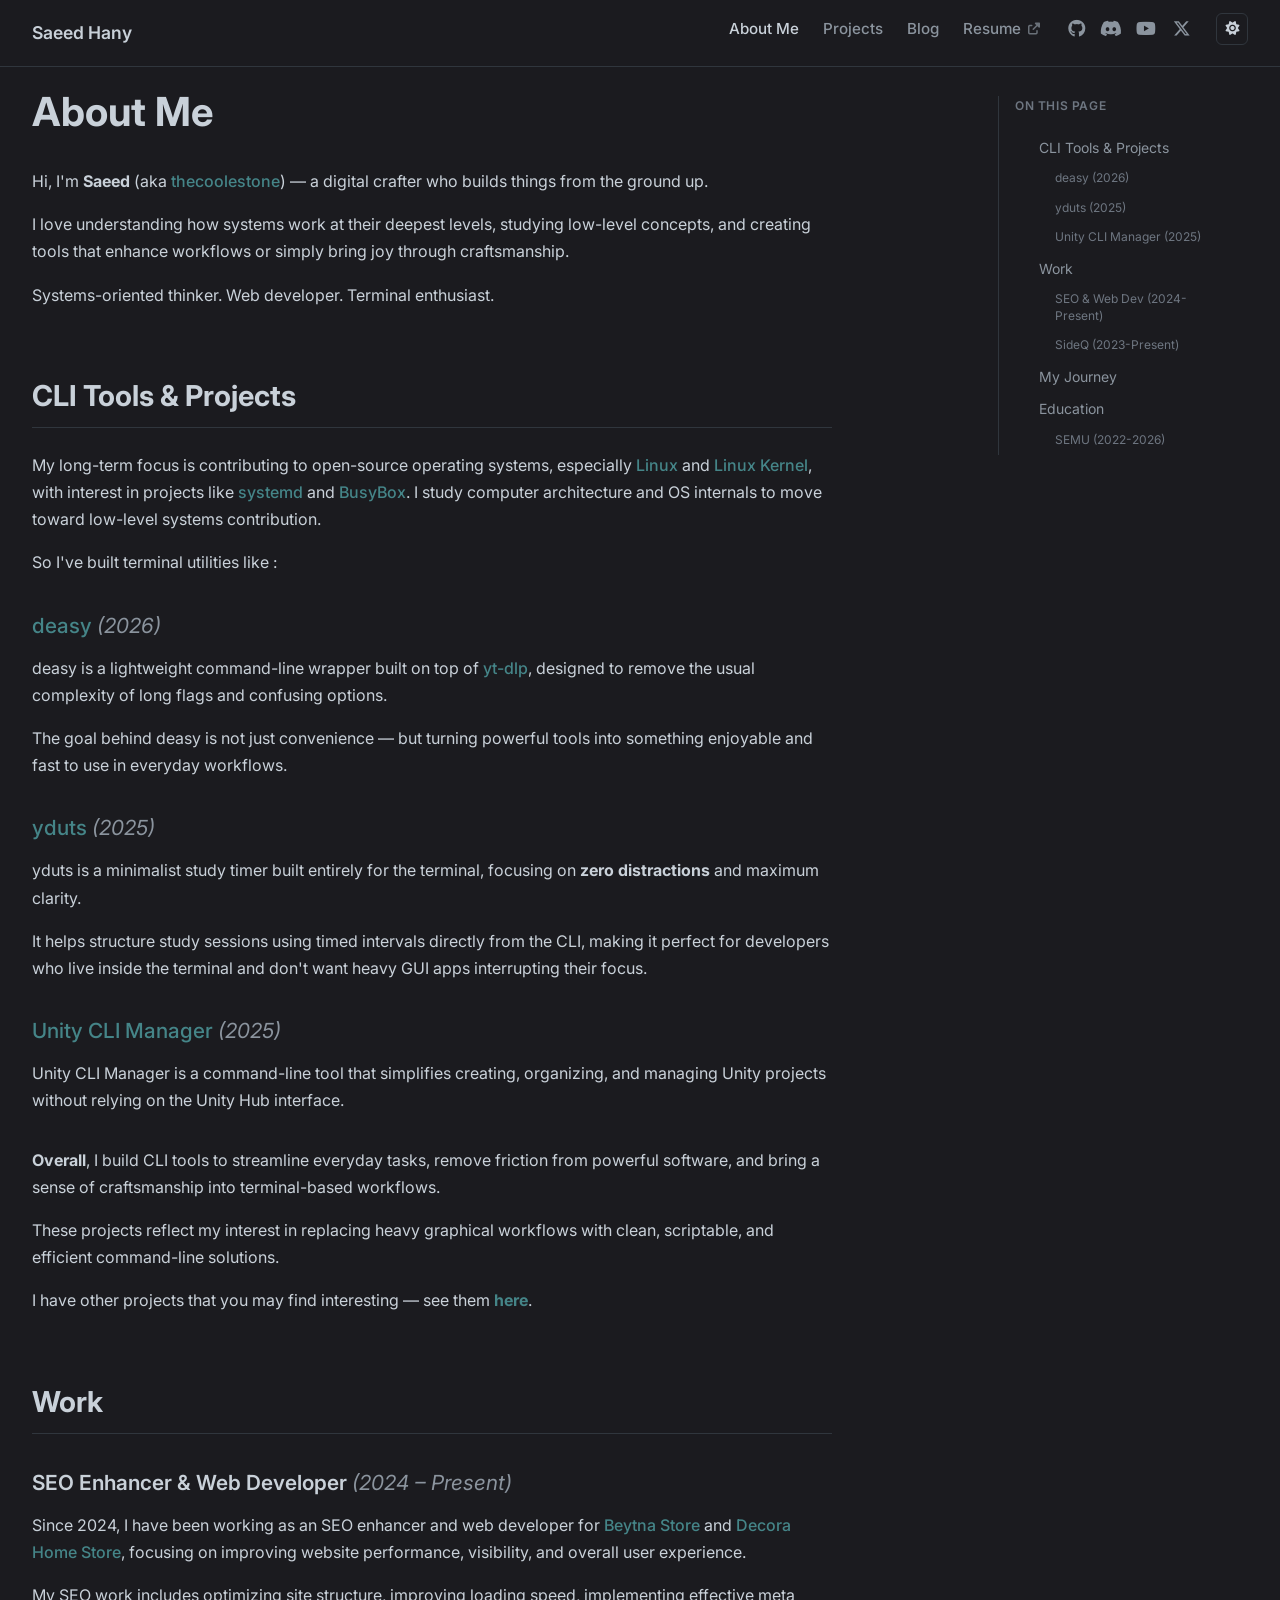
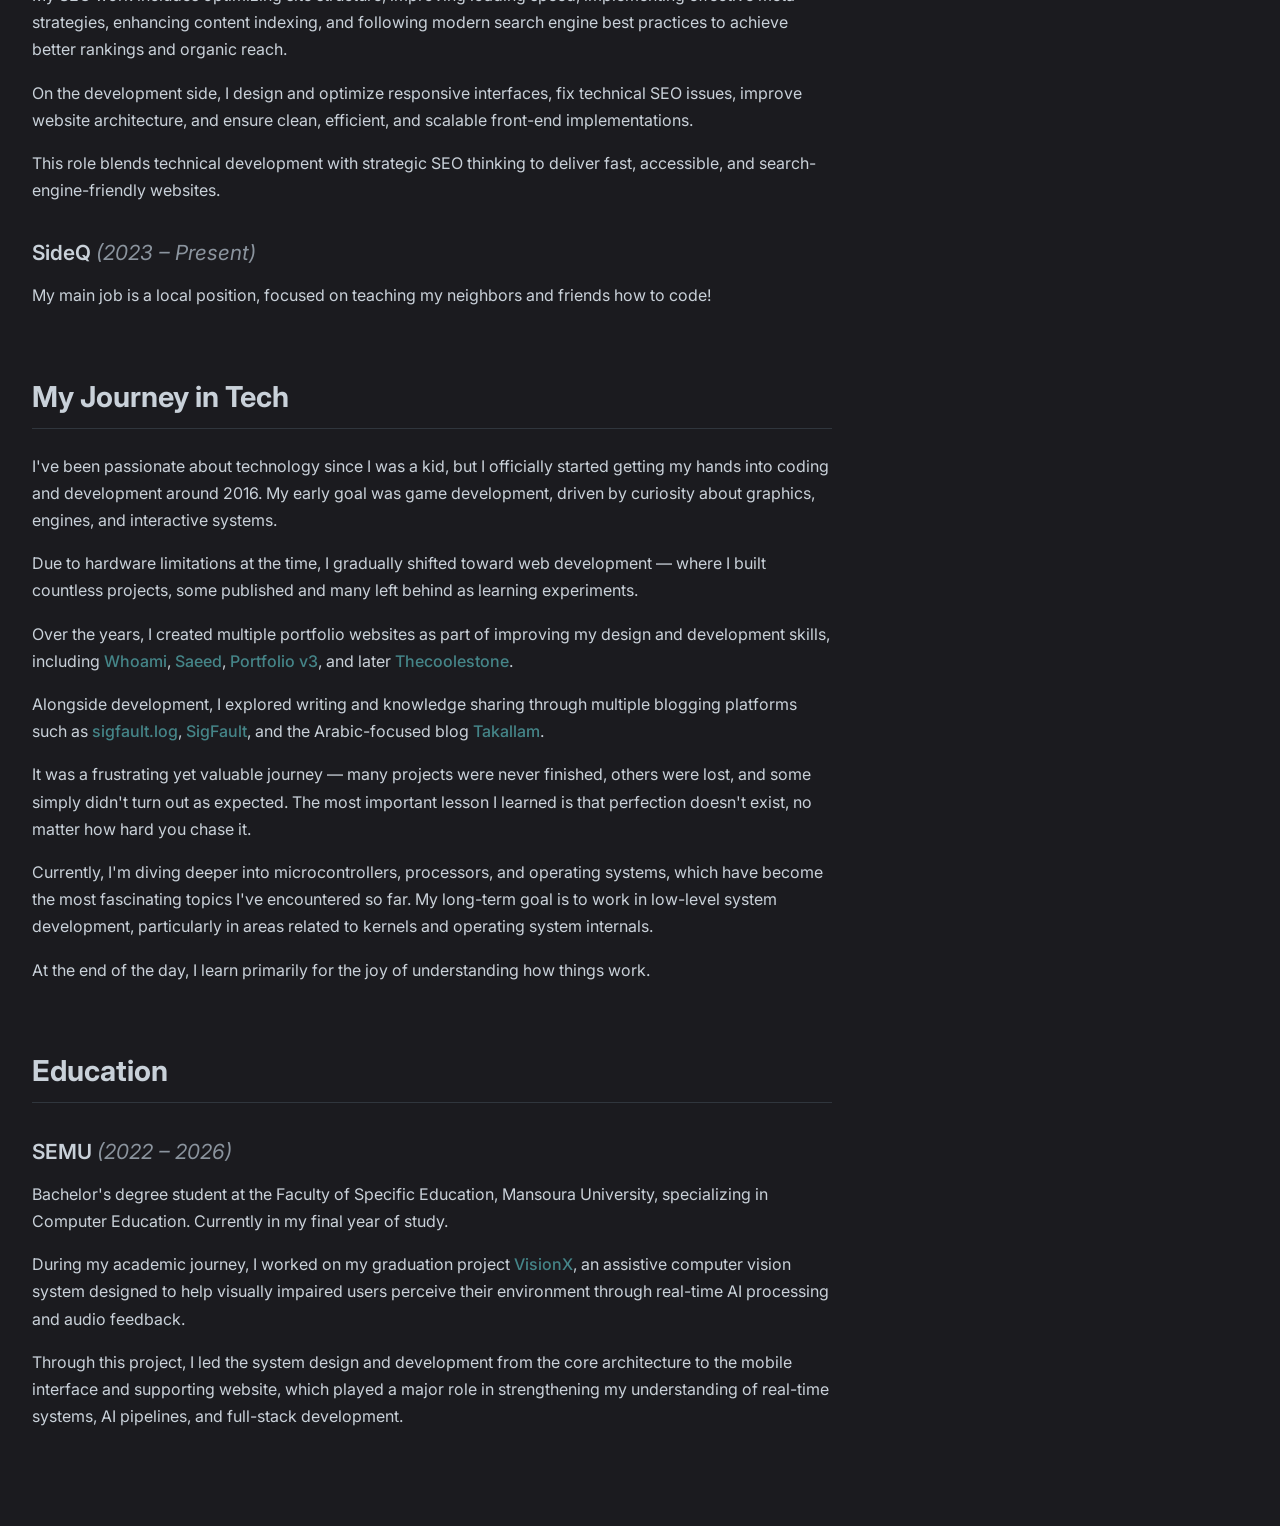
==== commit a59efd6c: "barely finishing things" ====
--- a/index.htm
+++ b/index.htm
@@ -4,8 +4,8 @@
         <meta charset="UTF-8">
         <meta name="viewport" content="width=device-width, initial-scale=1.0">
         <title>Saeed Hany - Software Engineer</title>
-        <link rel="stylesheet" href="https://cdnjs.cloudflare.com/ajax/libs/font-awesome/6.4.0/css/all.min.css">
         <link rel="stylesheet" href="css/style.css" />
+        <link rel="stylesheet" href="css/all.min.css" />
     </head>
     <body>
         <!-- Header -->
@@ -19,9 +19,9 @@
                     <li><a href="resume.pdf" target="_blank" class="external-link">Resume <i class="fas fa-external-link-alt"></i></a></li>
                     <li class="social-icons">
                         <a href="https://github.com/saeeedhany" target="_blank" aria-label="GitHub"><i class="fab fa-github"></i></a>
-                        <a href="#" target="_blank" aria-label="LinkedIn"><i class="fab fa-linkedin"></i></a>
-                        <a href="#" target="_blank" aria-label="YouTube"><i class="fab fa-youtube"></i></a>
-                        <a href="#" target="_blank" aria-label="Twitter"><i class="fab fa-twitter"></i></a>
+                        <a href="https://discord.com/users/1098257642356482099" target="_blank" aria-label="Discord"><i class="fa-brands fa-discord"></i></a>
+                        <a href="https://www.youtube.com/@Saeeedhany" target="_blank" aria-label="YouTube"><i class="fab fa-youtube"></i></a>
+                        <a href="https://x.com/S8eed_" target="_blank" aria-label="Twitter"><i class="fa-brands fa-x-twitter"></i></a>
                     </li>
                     <li class="left">
                         <button class="theme-toggle" aria-label="Toggle theme">
@@ -57,9 +57,9 @@
                 <li class="pages"><a href="resume.pdf" target="_blank" class="external-link">Resume <i class="fas fa-external-link-alt"></i></a></li>
                 <li class="social-mobile-icons">
                     <a href="https://github.com/saeeedhany" target="_blank" aria-label="GitHub"><i class="fab fa-github"></i></a>
-                    <a href="#" target="_blank" aria-label="LinkedIn"><i class="fab fa-linkedin"></i></a>
-                    <a href="#" target="_blank" aria-label="YouTube"><i class="fab fa-youtube"></i></a>
-                    <a href="#" target="_blank" aria-label="Twitter"><i class="fab fa-twitter"></i></a>
+                    <a href="https://discord.com/users/1098257642356482099" target="_blank" aria-label="Discord"><i class="fa-brands fa-discord"></i></a>
+                    <a href="https://www.youtube.com/@Saeeedhany" target="_blank" aria-label="YouTube"><i class="fab fa-youtube"></i></a>
+                    <a href="https://x.com/S8eed_" target="_blank" aria-label="Twitter"><i class="fa-brands fa-x-twitter"></i></a>
                 </li>
             </ul>
         </div>
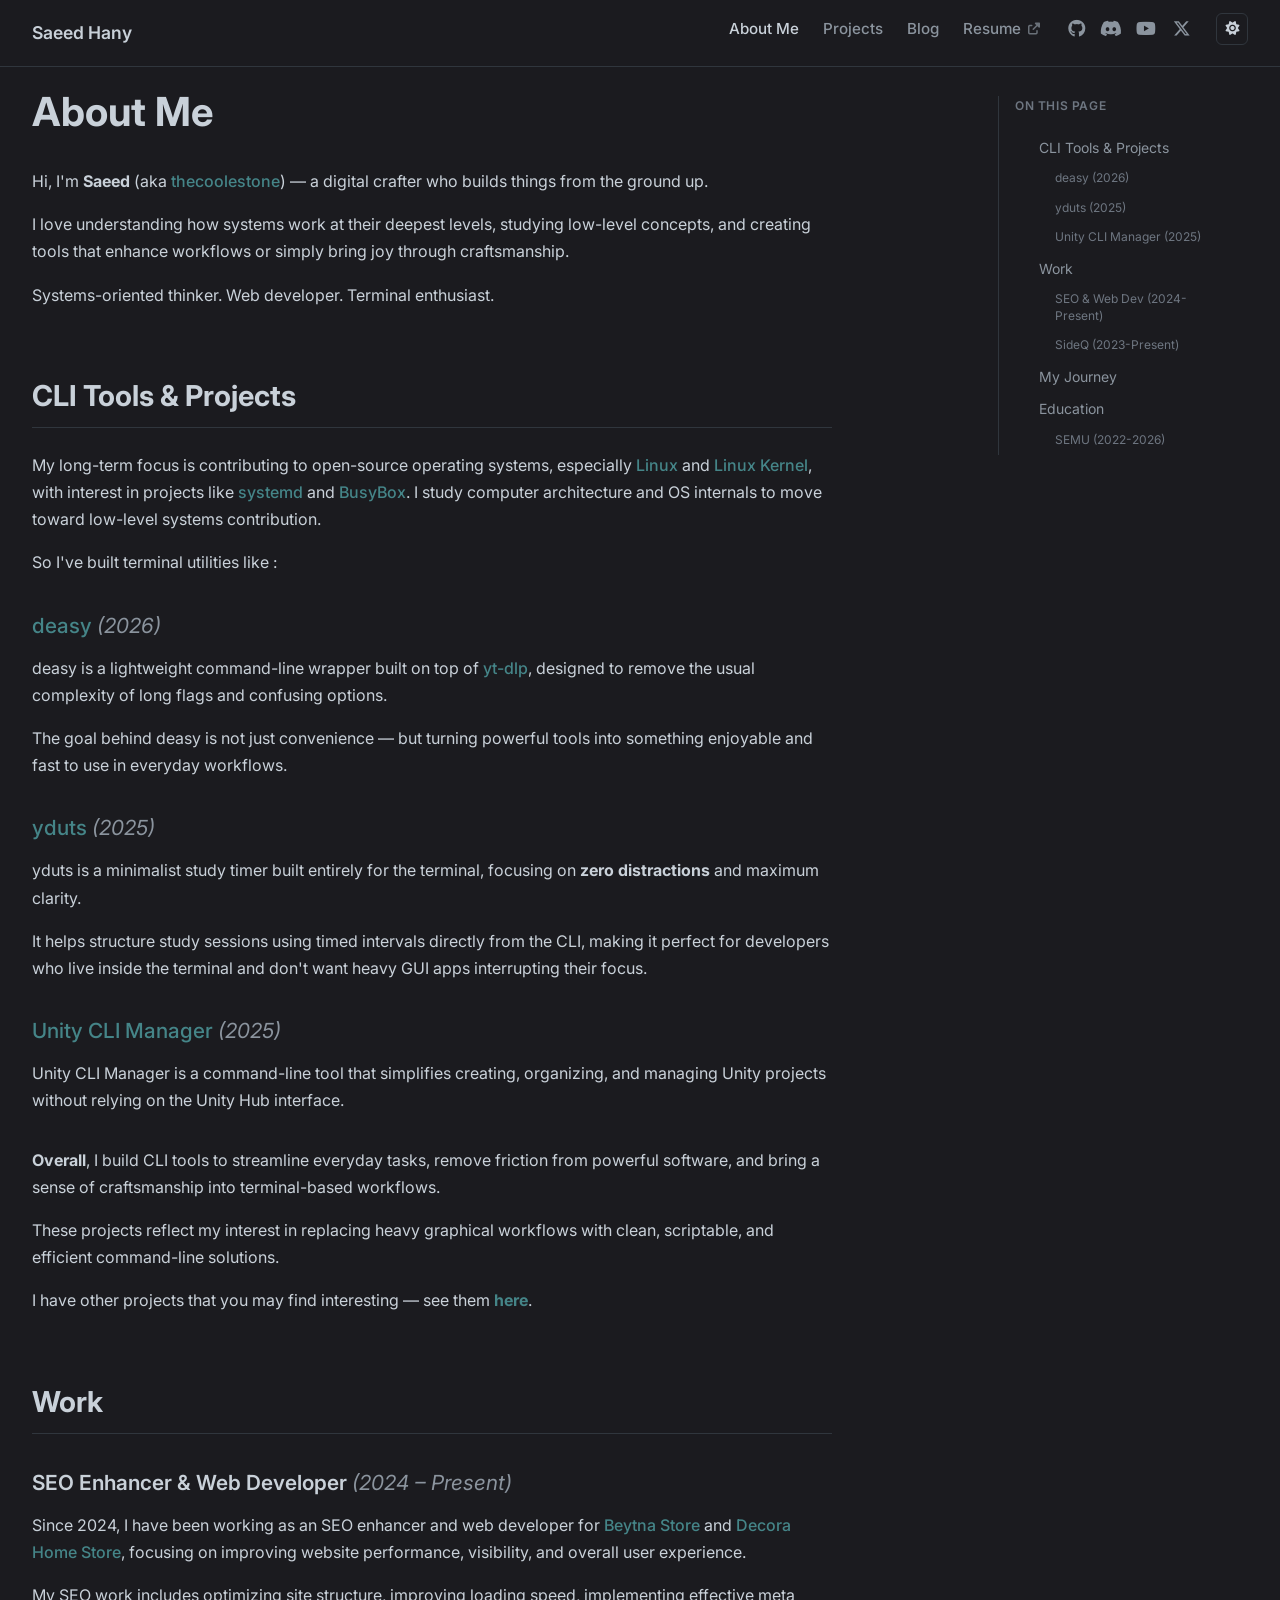
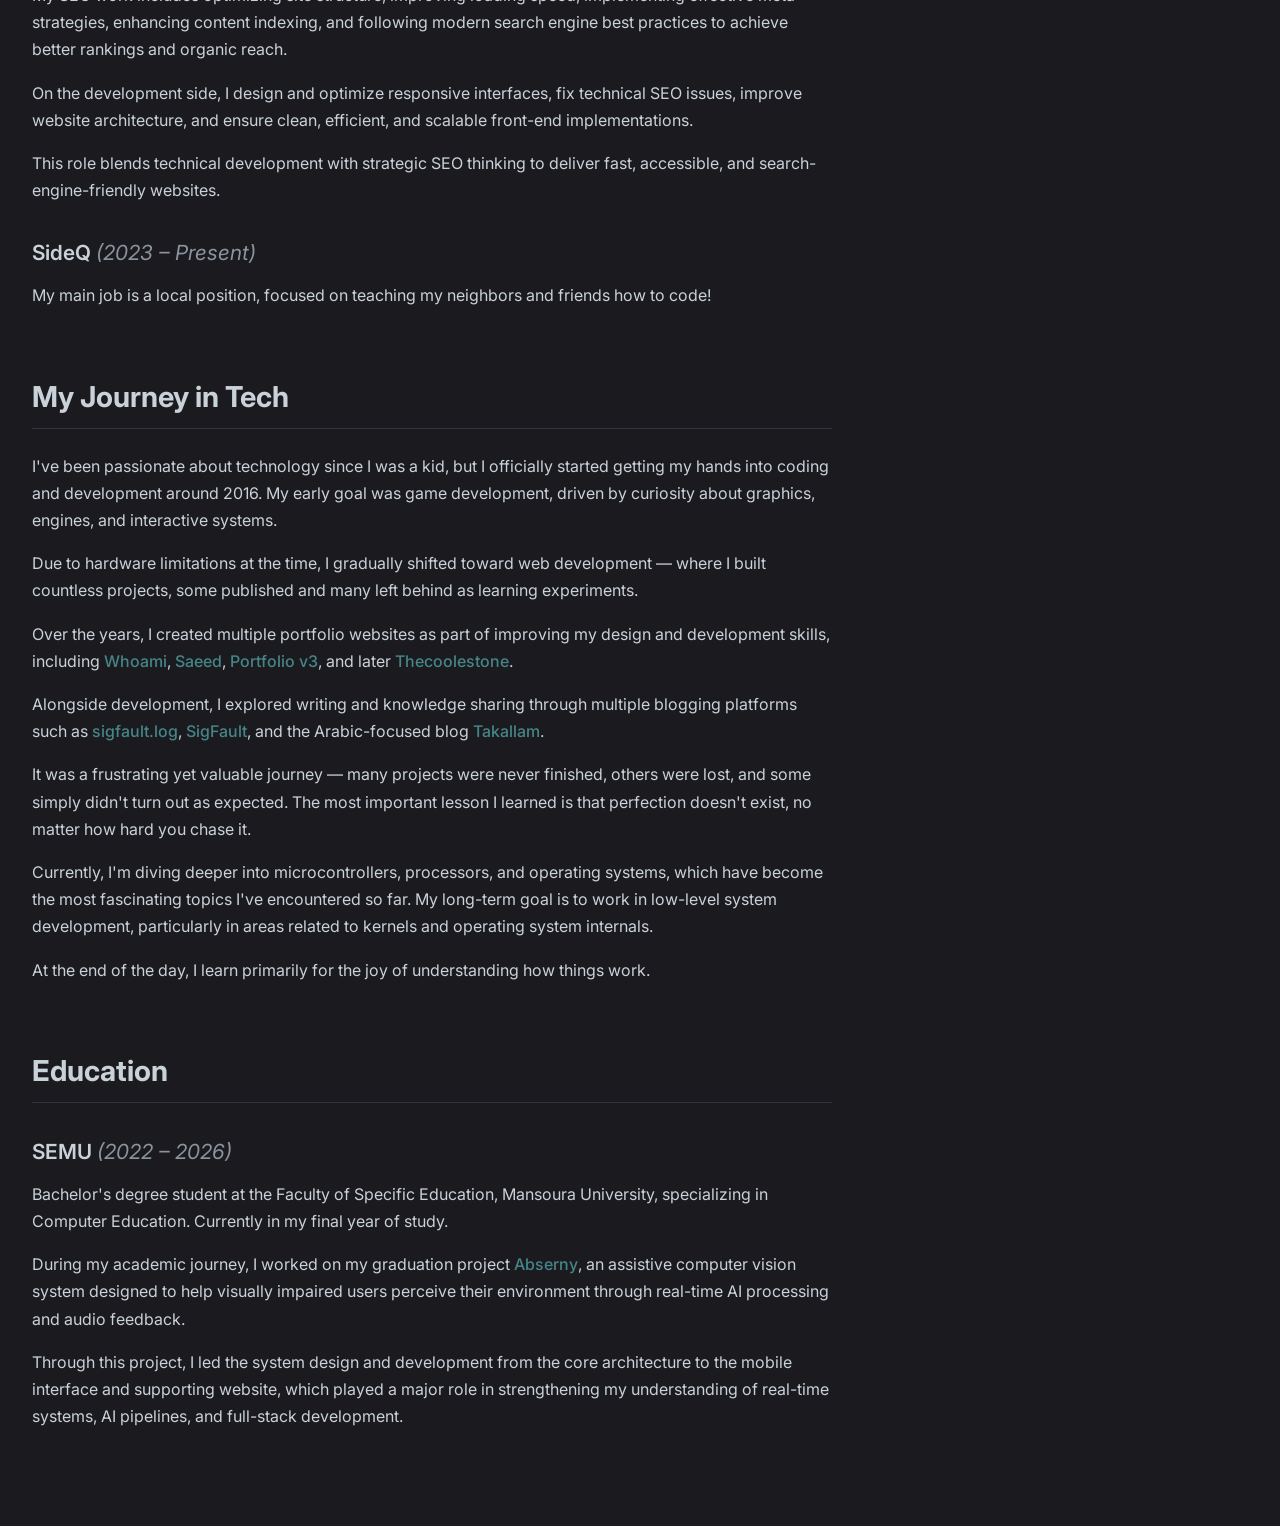
==== commit 56f20cab: "change the name of graduation project" ====
--- a/index.htm
+++ b/index.htm
@@ -6,6 +6,9 @@
         <title>Saeed Hany - Software Engineer</title>
         <link rel="stylesheet" href="css/style.css" />
         <link rel="stylesheet" href="css/all.min.css" />
+        <link rel="preconnect" href="https://fonts.googleapis.com">
+        <link rel="preconnect" href="https://fonts.gstatic.com" crossorigin>
+        <link href="https://fonts.googleapis.com/css2?family=Inter:ital,opsz,wght@0,14..32,100..900;1,14..32,100..900&display=swap" rel="stylesheet">
     </head>
     <body>
         <!-- Header -->
@@ -248,7 +251,7 @@
 
                     <p>
                         During my academic journey, I worked on my graduation project 
-                        <a href="https://github.com/VissionX" target="_blank">VisionX</a>, an assistive computer vision system designed to help 
+                        <a href="https://github.com/Abserny" target="_blank">Abserny</a>, an assistive computer vision system designed to help 
                         visually impaired users perceive their environment through real-time AI processing and audio feedback.
                     </p>
 
@@ -278,6 +281,6 @@
             </aside>
         </div>
 
-        <script src="main.js"></script>
+        <script src="js/main.js"></script>
     </body>
 </html>
--- a/css/style.css
+++ b/css/style.css
@@ -1,5 +1,3 @@
-@import url('https://fonts.googleapis.com/css2?family=Inter:wght@300;400;500;600;700&display=swap');
-
 * {
     margin: 0;
     padding: 0;
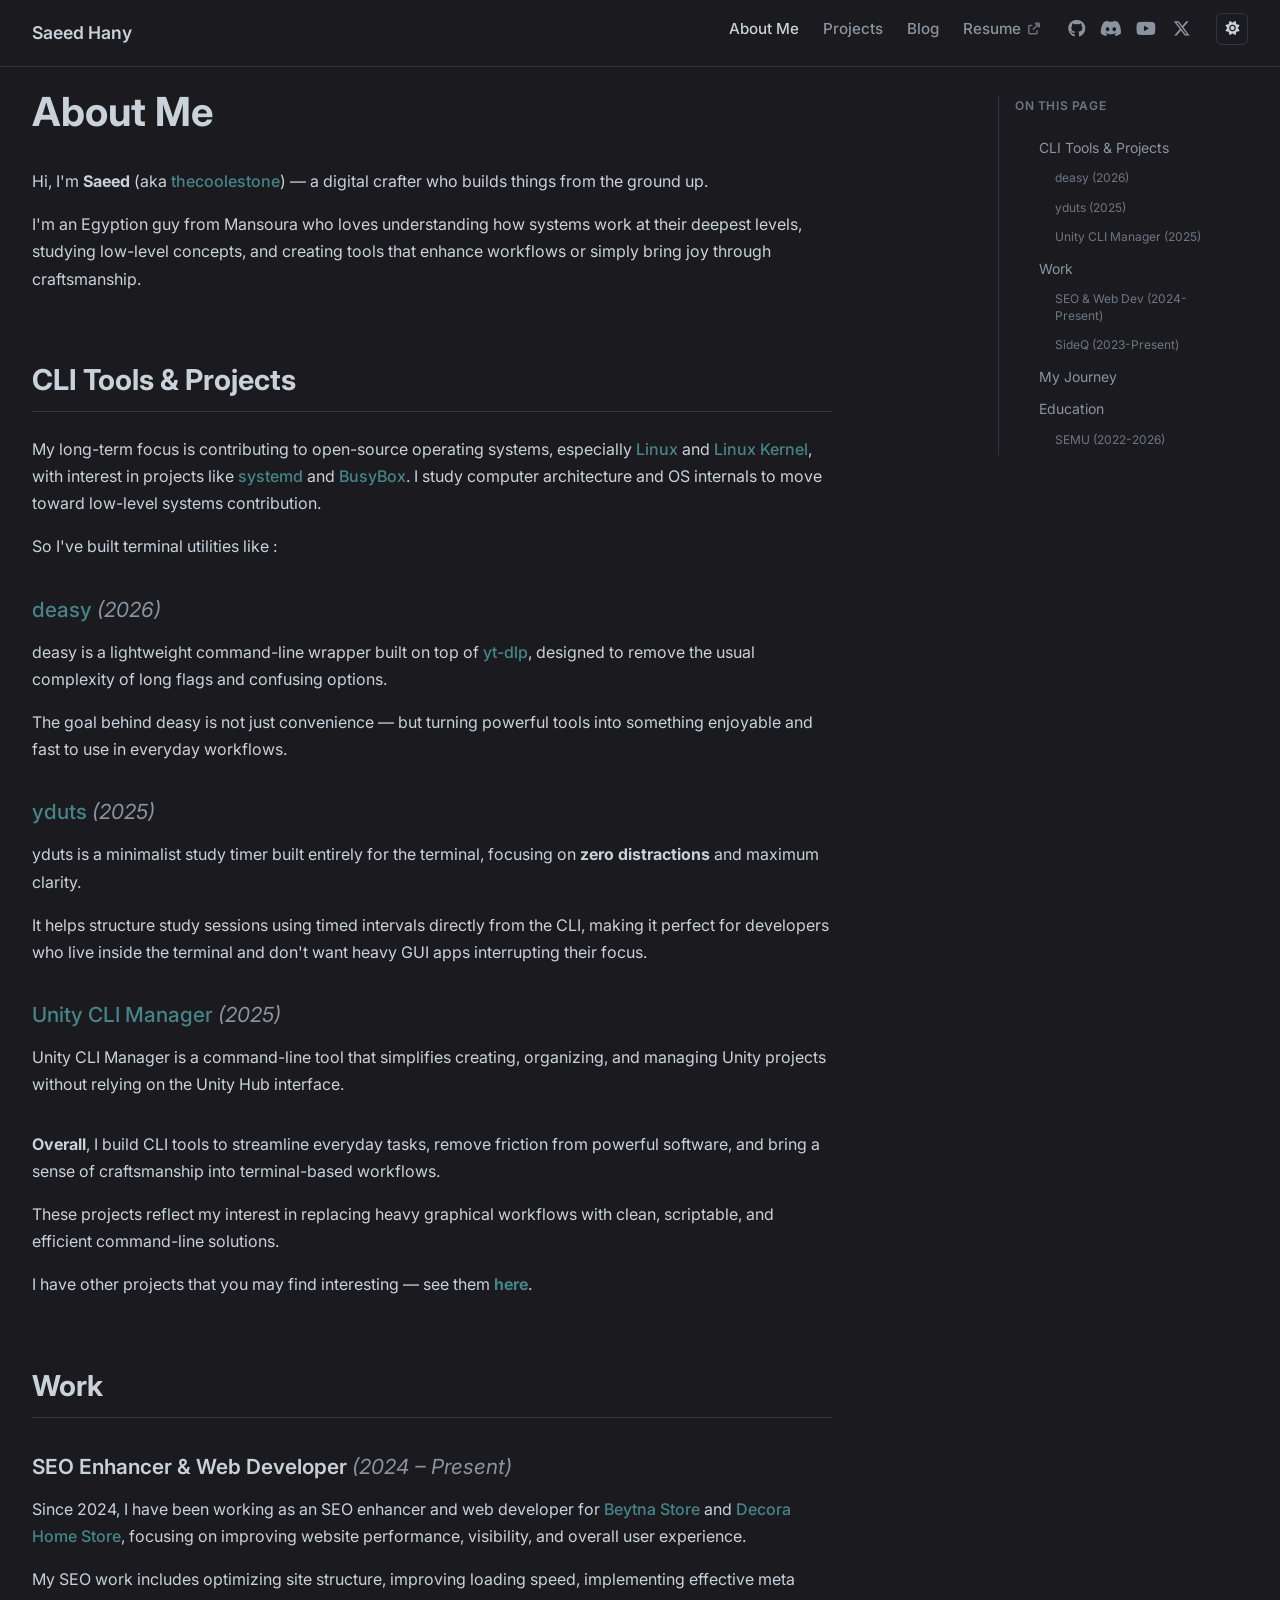
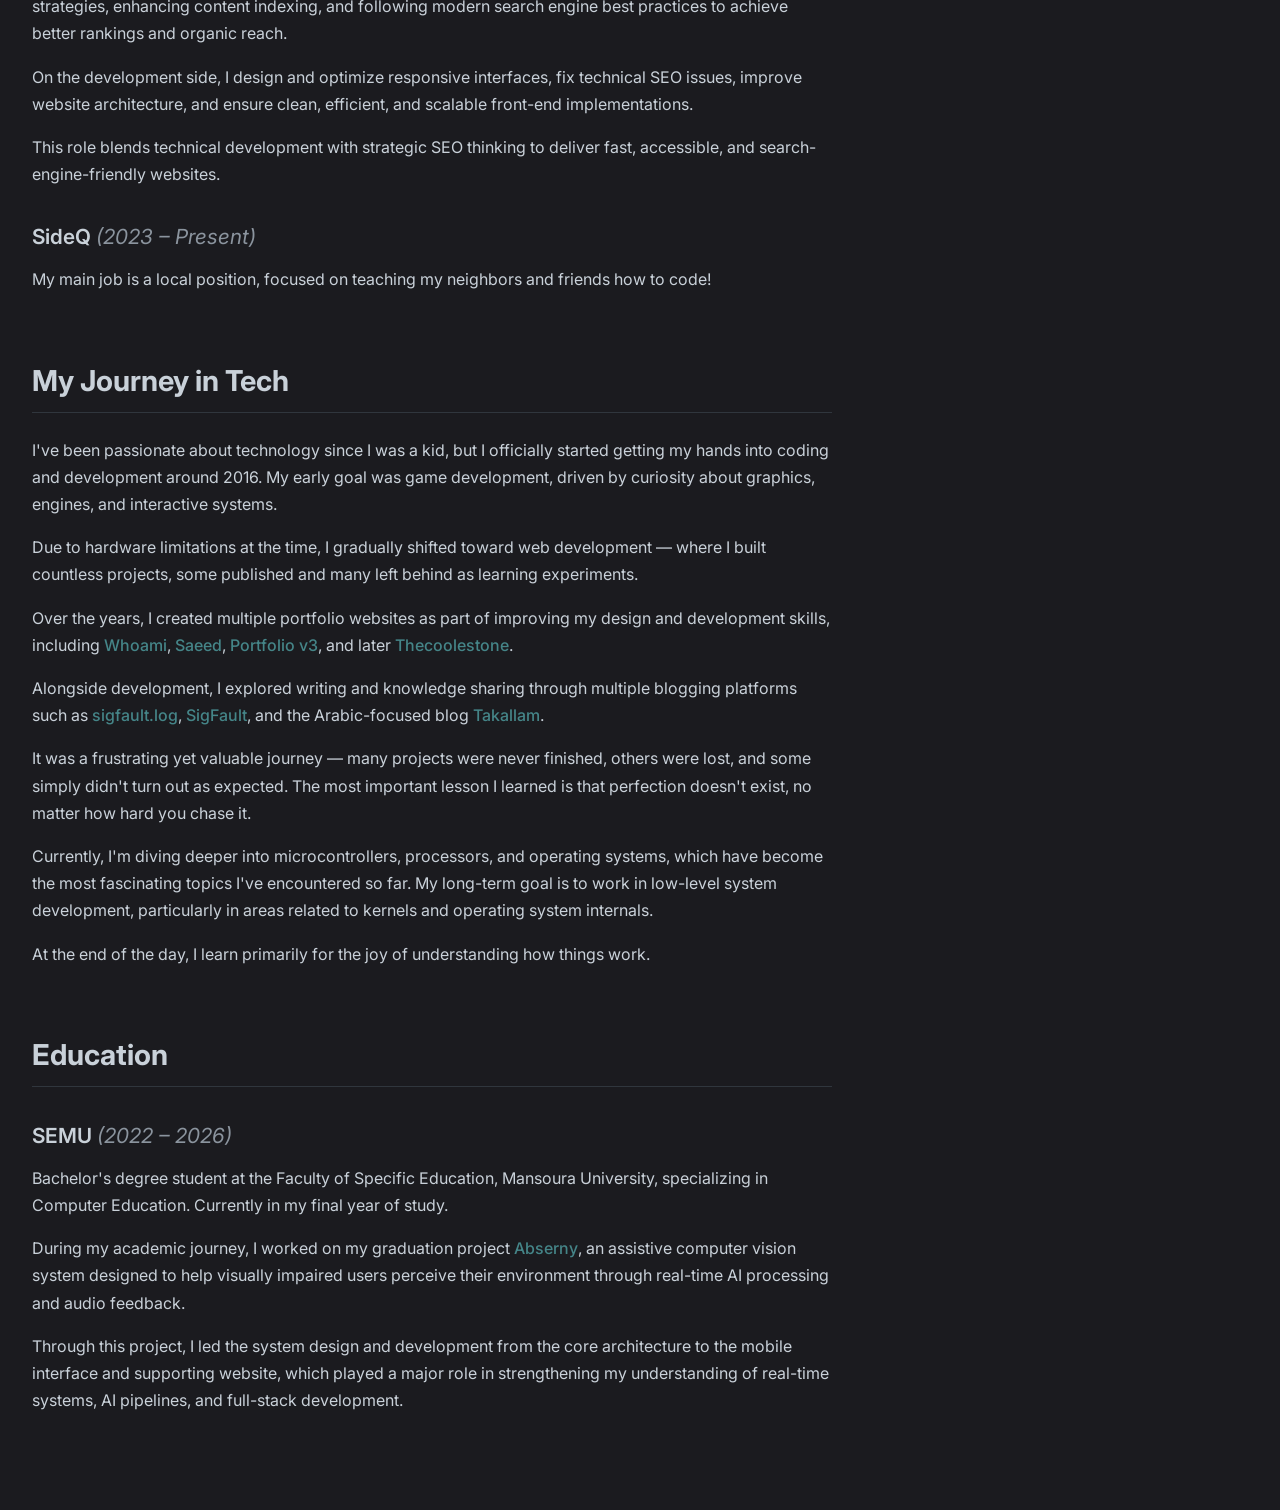
==== commit 962b460b: "add rigon" ====
--- a/index.htm
+++ b/index.htm
@@ -82,13 +82,9 @@
                     </p>
 
                     <p>
-                        I love understanding how systems work at their deepest levels, 
+                        I'm an Egyption guy from Mansoura who loves understanding how systems work at their deepest levels, 
                         studying low-level concepts, and creating tools that enhance workflows 
                         or simply bring joy through craftsmanship.
-                    </p>
-
-                    <p>
-                        Systems-oriented thinker. Web developer. Terminal enthusiast.
                     </p>
                 </section>
 
